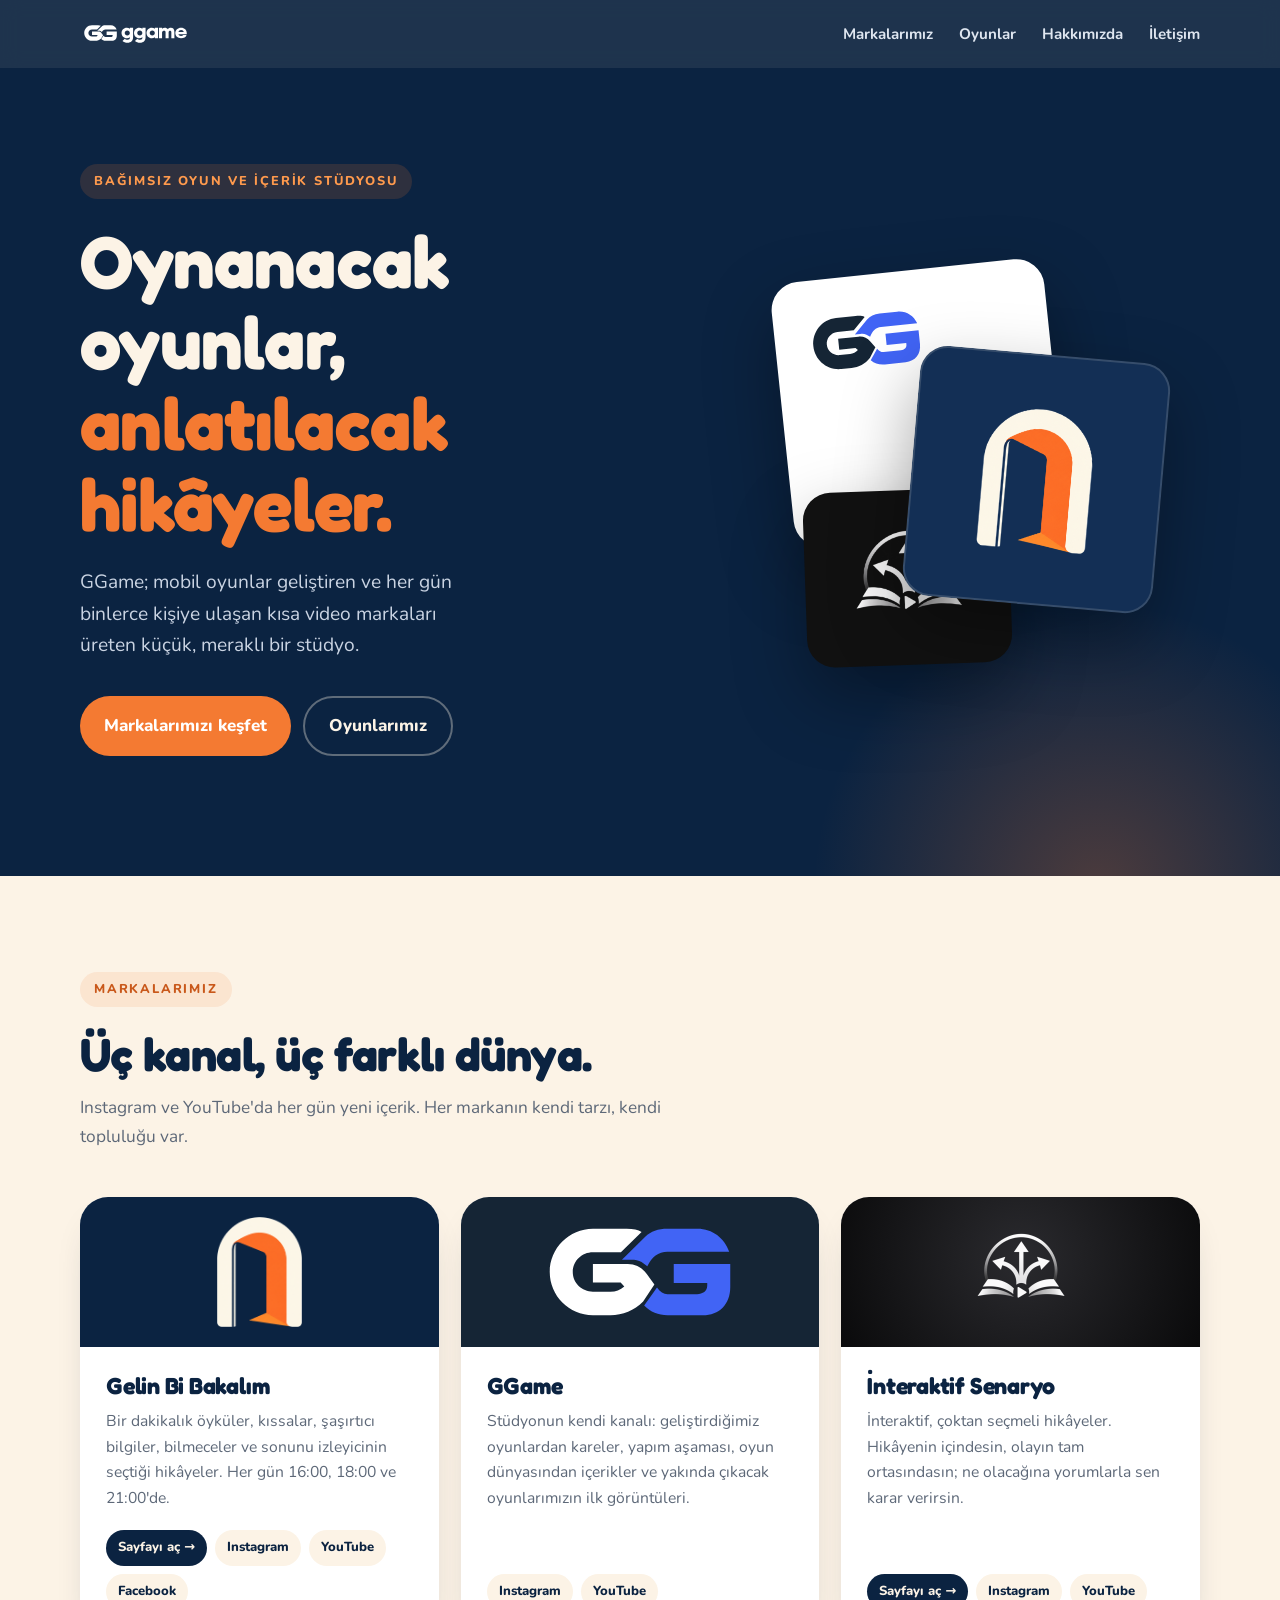
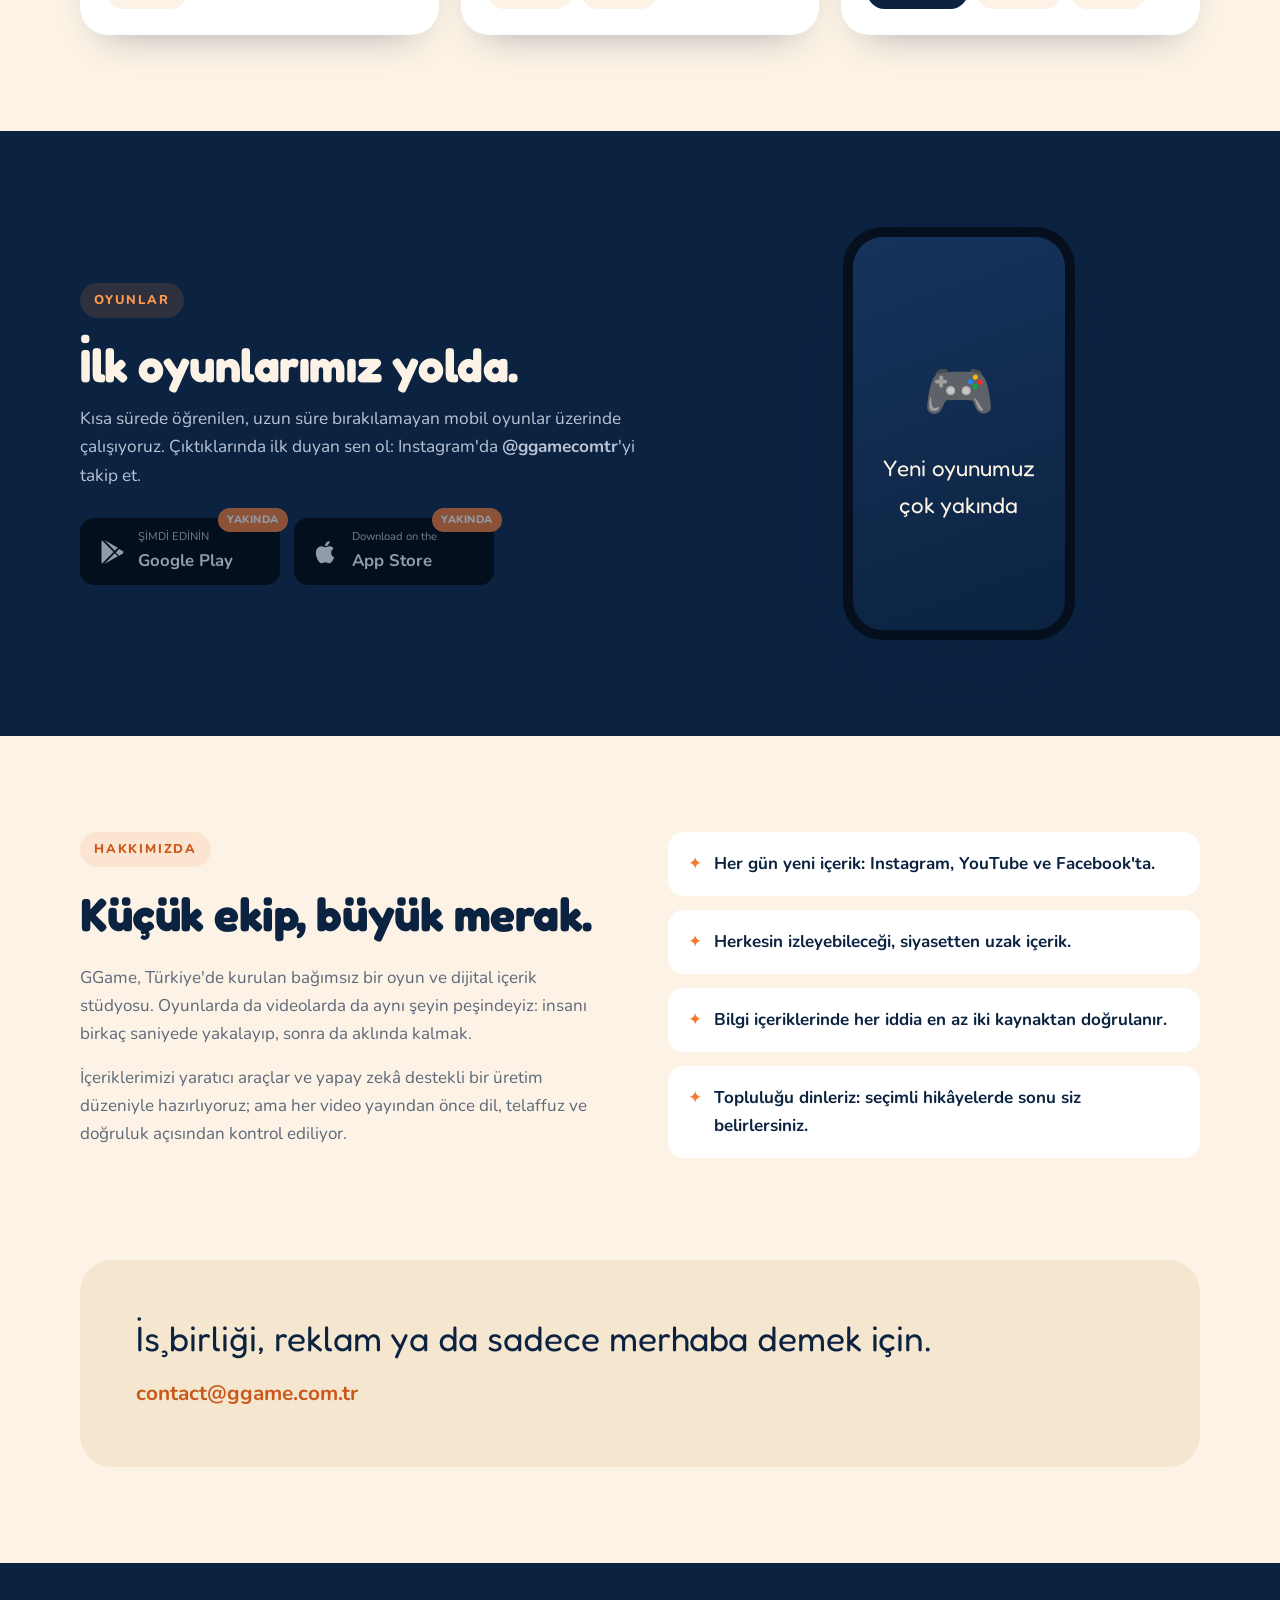
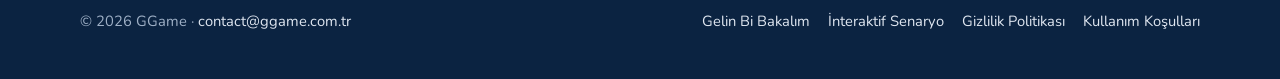
==== index.html @ 82d13746 "Logolar, sosyal baglantilar, IS metni" ====
<!doctype html>
<html lang="tr">
<head>
<meta charset="utf-8">
<meta name="viewport" content="width=device-width,initial-scale=1">
<title>GGame — Oyunlar ve hikâyeler üreten bağımsız stüdyo</title>
<meta name="description" content="GGame; mobil oyunlar ve Gelin Bi Bakalım, İnteraktif Senaryo gibi kısa video markaları üreten bağımsız bir stüdyodur.">
<meta property="og:title" content="GGame">
<meta property="og:description" content="Oyunlar ve hikâyeler üreten bağımsız stüdyo.">
<meta property="og:url" content="https://ggame.com.tr/">
<meta name="theme-color" content="#0b2341">
<link rel="icon" href="img/favicon.png">
<link rel="preconnect" href="https://fonts.googleapis.com"><link rel="preconnect" href="https://fonts.gstatic.com" crossorigin>
<link href="https://fonts.googleapis.com/css2?family=Fredoka:wght@500;600;700&family=Nunito:wght@400;700;800&display=swap" rel="stylesheet">
<link rel="stylesheet" href="style.css">
</head>
<body>

<nav class="nav"><div class="wrap">
  <a class="brand" href="#"><img src="img/ggame_yatay_beyaz.svg" alt="GGame" style="width:auto;height:26px"></a>
  <ul><li><a href="#markalar">Markalarımız</a></li><li><a href="#oyunlar">Oyunlar</a></li><li><a href="#hakkimizda">Hakkımızda</a></li><li><a href="#iletisim">İletişim</a></li></ul>
</div></nav>

<header class="hero gg-hero"><div class="wrap">
  <div>
    <span class="eyebrow">Bağımsız oyun ve içerik stüdyosu</span>
    <h1>Oynanacak oyunlar,<br><em>anlatılacak hikâyeler.</em></h1>
    <p class="lead">GGame; mobil oyunlar geliştiren ve her gün binlerce kişiye ulaşan kısa video markaları üreten küçük, meraklı bir stüdyo.</p>
    <div class="btns">
      <a class="btn btn-primary" href="#markalar">Markalarımızı keşfet</a>
      <a class="btn btn-ghost" href="#oyunlar">Oyunlarımız</a>
    </div>
  </div>
  <div class="stack" aria-hidden="true"><div class="tile t1" style="background:#fff;place-items:start;padding:30px 28px"><img src="img/ggame_amblem_renkli.svg" alt="" style="width:58%"></div><div class="tile t3" style="background:#111"><img src="img/is_amblem.png" alt="" style="width:62%"></div><div class="tile t2" style="background:var(--navy-2);border:2px solid rgba(252,243,230,.15)"><img src="img/gbb_amblem_koyu.png" alt="" style="width:44%"></div></div>
</div></header>

<section id="markalar"><div class="wrap">
  <div class="sec-head reveal"><span class="eyebrow">Markalarımız</span><h2>Üç kanal, üç farklı dünya.</h2>
  <p>Instagram ve YouTube'da her gün yeni içerik. Her markanın kendi tarzı, kendi topluluğu var.</p></div>
  <div class="brands">
    <div class="brandcard reveal">
      <a class="top" href="gelinbibakalim.html" style="background:var(--navy)"><img src="img/gbb_amblem_koyu.png" alt="Gelin Bi Bakalım"></a>
      <div class="body"><h3>Gelin Bi Bakalım</h3>
        <p>Bir dakikalık öyküler, kıssalar, şaşırtıcı bilgiler, bilmeceler ve sonunu izleyicinin seçtiği hikâyeler. Her gün 16:00, 18:00 ve 21:00'de.</p>
        <div class="links"><a class="chip chip-main" href="gelinbibakalim.html">Sayfayı aç →</a><a class="chip" href="https://www.instagram.com/gelinbibakalim" target="_blank" rel="noopener">Instagram</a><a class="chip" href="https://www.youtube.com/@gelinbibakalim" target="_blank" rel="noopener">YouTube</a><a class="chip" href="https://www.facebook.com/1493703783821845" target="_blank" rel="noopener">Facebook</a></div></div>
    </div>
    <div class="brandcard reveal">
      <div class="top" style="background:#152535"><img src="img/ggame_amblem_koyu_zemin.svg" alt="GGame" style="height:120px"></div>
      <div class="body"><h3>GGame</h3>
        <p>Stüdyonun kendi kanalı: geliştirdiğimiz oyunlardan kareler, yapım aşaması, oyun dünyasından içerikler ve yakında çıkacak oyunlarımızın ilk görüntüleri.</p>
        <div class="links"><a class="chip" href="https://www.instagram.com/ggamecomtr" target="_blank" rel="noopener">Instagram</a><a class="chip" href="https://www.youtube.com/@ggamecomtr" target="_blank" rel="noopener">YouTube</a></div></div>
    </div>
    <div class="brandcard reveal">
      <a class="top" href="interaktifsenaryo.html" style="background:radial-gradient(circle at 50% 40%,#2a2a2e,#0a0a0b)"><img src="img/is_amblem.png" alt="İnteraktif Senaryo" style="height:96px"></a>
      <div class="body"><h3>İnteraktif Senaryo</h3>
        <p>İnteraktif, çoktan seçmeli hikâyeler. Hikâyenin içindesin, olayın tam ortasındasın; ne olacağına yorumlarla sen karar verirsin.</p>
        <div class="links"><a class="chip chip-main" href="interaktifsenaryo.html">Sayfayı aç →</a><a class="chip" href="https://www.instagram.com/interaktifsenaryo" target="_blank" rel="noopener">Instagram</a><a class="chip" href="https://www.youtube.com/@interaktifsenaryo" target="_blank" rel="noopener">YouTube</a></div></div>
    </div>
  </div>
</div>
</div></section>

<section id="oyunlar" class="band"><div class="wrap games">
  <div class="reveal">
    <div class="sec-head" style="margin-bottom:10px"><span class="eyebrow">Oyunlar</span><h2>İlk oyunlarımız yolda.</h2>
    <p>Kısa sürede öğrenilen, uzun süre bırakılamayan mobil oyunlar üzerinde çalışıyoruz. Çıktıklarında ilk duyan sen ol: Instagram'da <b>@ggamecomtr</b>'yi takip et.</p></div>
    <div class="stores">
      <div class="store" title="Yakında"><span class="tag">YAKINDA</span><svg viewBox="0 0 24 24" fill="#fff"><path d="M3.6 2.2 13.3 12l-9.7 9.8c-.4-.2-.6-.6-.6-1.1V3.3c0-.5.2-.9.6-1.1Zm10.8 10.9 2.6 2.6-11.6 6.6 9-9.2Zm3.7-3.6 3 1.7c.9.5.9 1.8 0 2.3l-3 1.7-2.8-2.8 2.8-2.9ZM5.4 1.7 17 8.3l-2.6 2.6-9-9.2Z"/></svg><div><small>ŞİMDİ EDİNİN</small><b>Google Play</b></div></div>
      <div class="store" title="Yakında"><span class="tag">YAKINDA</span><svg viewBox="0 0 24 24" fill="#fff"><path d="M16.4 12.6c0-2.4 2-3.6 2.1-3.7-1.1-1.7-2.9-1.9-3.5-1.9-1.5-.2-2.9.9-3.7.9-.8 0-1.9-.9-3.2-.8-1.6 0-3.1 1-4 2.4-1.7 3-.4 7.3 1.2 9.7.8 1.2 1.8 2.5 3 2.4 1.2 0 1.7-.8 3.2-.8 1.5 0 1.9.8 3.2.8 1.3 0 2.2-1.2 3-2.4.9-1.4 1.3-2.7 1.3-2.8 0 0-2.6-1-2.6-3.8ZM14 5.5c.7-.8 1.1-1.9 1-3-1 0-2.1.7-2.8 1.5-.6.7-1.2 1.8-1 2.9 1.1.1 2.1-.6 2.8-1.4Z"/></svg><div><small>Download on the</small><b>App Store</b></div></div>
    </div>
  </div>
  <div class="mock reveal"><div><span>🎮</span>Yeni oyunumuz<br>çok yakında</div></div>
</div></section>

<section id="hakkimizda"><div class="wrap about">
  <div class="reveal"><div class="sec-head" style="margin-bottom:24px"><span class="eyebrow">Hakkımızda</span><h2>Küçük ekip, büyük merak.</h2></div>
    <p>GGame, Türkiye'de kurulan bağımsız bir oyun ve dijital içerik stüdyosu. Oyunlarda da videolarda da aynı şeyin peşindeyiz: insanı birkaç saniyede yakalayıp, sonra da aklında kalmak.</p>
    <p>İçeriklerimizi yaratıcı araçlar ve yapay zekâ destekli bir üretim düzeniyle hazırlıyoruz; ama her video yayından önce dil, telaffuz ve doğruluk açısından kontrol ediliyor.</p>
  </div>
  <ul class="reveal">
    <li><span>✦</span>Her gün yeni içerik: Instagram, YouTube ve Facebook'ta.</li>
    <li><span>✦</span>Herkesin izleyebileceği, siyasetten uzak içerik.</li>
    <li><span>✦</span>Bilgi içeriklerinde her iddia en az iki kaynaktan doğrulanır.</li>
    <li><span>✦</span>Topluluğu dinleriz: seçimli hikâyelerde sonu siz belirlersiniz.</li>
  </ul>
</div></section>

<section id="iletisim" style="padding-top:0"><div class="wrap">
  <div class="quote reveal" style="grid-template-columns:1fr">
    <div><blockquote>İş birliği, reklam ya da sadece merhaba demek için.</blockquote>
    <cite><a href="mailto:contact@ggame.com.tr" style="color:#c9581a;text-decoration:none;font-size:1.3rem">contact@ggame.com.tr</a></cite></div>
  </div>
</div></section>

<footer><div class="wrap">
  <div>© 2026 GGame · <a href="mailto:contact@ggame.com.tr" style="margin:0">contact@ggame.com.tr</a></div>
  <div><a href="gelinbibakalim.html">Gelin Bi Bakalım</a><a href="interaktifsenaryo.html">İnteraktif Senaryo</a><a href="gizlilik.html">Gizlilik Politikası</a><a href="kosullar.html">Kullanım Koşulları</a></div>
</div></footer>

<script>
const io=new IntersectionObserver(es=>es.forEach(e=>{if(e.isIntersecting){e.target.classList.add('in');io.unobserve(e.target)}}),{threshold:.12});
document.querySelectorAll('.reveal').forEach(el=>io.observe(el));
</script>
</body>
</html>
---- style.css ----
:root{
  --navy:#0b2341; --navy-2:#132f55; --cream:#fcf3e6; --cream-2:#f5e6d0;
  --orange:#f47a32; --orange-2:#ff9a4d; --ink:#1b2433; --muted:#5d6878;
  --radius:22px; --max:1120px;
}
*{box-sizing:border-box;margin:0;padding:0}
html{scroll-behavior:smooth}
body{font-family:"Nunito",system-ui,sans-serif;background:var(--cream);color:var(--ink);line-height:1.65;font-size:17px;-webkit-font-smoothing:antialiased}
img{max-width:100%;display:block}
a{color:inherit}
h1,h2,h3{font-family:"Fredoka","Nunito",sans-serif;line-height:1.1;letter-spacing:-.01em}
.wrap{width:min(var(--max),100% - 40px);margin-inline:auto}

/* NAV */
.nav{position:sticky;top:0;z-index:20;background:rgba(11,35,65,.92);backdrop-filter:blur(10px)}
.nav .wrap{display:flex;align-items:center;justify-content:space-between;height:68px}
.brand{display:flex;align-items:center;gap:10px;text-decoration:none;color:var(--cream);font-family:"Fredoka";font-weight:600;font-size:1.25rem}
.brand img{width:30px}
.nav ul{display:flex;gap:26px;list-style:none}
.nav ul a{color:#dfe6f0;text-decoration:none;font-weight:700;font-size:.95rem}
.nav ul a:hover{color:var(--orange-2)}
@media(max-width:720px){.nav ul{display:none}}

/* HERO */
.hero{background:var(--navy);color:var(--cream);position:relative;overflow:hidden;padding:96px 0 120px}
.hero::after{content:"";position:absolute;inset:auto -10% -40% auto;width:620px;height:620px;border-radius:50%;background:radial-gradient(circle,rgba(244,122,50,.28),transparent 65%)}
.hero .wrap{display:grid;grid-template-columns:1.15fr .85fr;gap:48px;align-items:center;position:relative;z-index:1}
.eyebrow{display:inline-block;background:rgba(244,122,50,.15);color:var(--orange-2);font-weight:800;font-size:.8rem;letter-spacing:.14em;text-transform:uppercase;padding:7px 14px;border-radius:99px;margin-bottom:22px}
.hero h1{font-size:clamp(2.6rem,6vw,4.6rem);font-weight:700}
.hero h1 em{font-style:normal;color:var(--orange)}
.hero p.lead{font-size:1.2rem;color:#c9d3e2;margin:22px 0 34px;max-width:34ch}
.btns{display:flex;flex-wrap:wrap;gap:12px}
.btn{display:inline-flex;align-items:center;gap:8px;padding:14px 24px;border-radius:99px;font-weight:800;text-decoration:none;transition:transform .15s,background .15s}
.btn:hover{transform:translateY(-2px)}
.btn-primary{background:var(--orange);color:#fff}
.btn-primary:hover{background:var(--orange-2)}
.btn-ghost{border:2px solid rgba(252,243,230,.35);color:var(--cream)}
.door{position:relative;justify-self:center;width:min(360px,80vw);aspect-ratio:413/512}
.door .arch{position:absolute;inset:0;border-radius:180px 180px 26px 26px;background:var(--cream);box-shadow:0 30px 80px rgba(0,0,0,.35)}
.door .arch::before{content:"";position:absolute;inset:34px 34px 0 34px;border-radius:150px 150px 0 0;background:var(--navy-2)}
.door .leaf{position:absolute;left:50%;top:16%;bottom:0;width:38%;background:linear-gradient(160deg,var(--orange-2),var(--orange));transform-origin:right center;transform:perspective(600px) rotateY(-28deg);border-radius:8px 30px 0 0;animation:sway 6s ease-in-out infinite}
.door .glow{position:absolute;left:24%;right:50%;top:22%;bottom:0;background:linear-gradient(180deg,rgba(255,200,140,.0),rgba(255,180,110,.35));filter:blur(6px)}
@keyframes sway{0%,100%{transform:perspective(600px) rotateY(-28deg)}50%{transform:perspective(600px) rotateY(-40deg)}}
@media(prefers-reduced-motion:reduce){.door .leaf{animation:none}}
@media(max-width:860px){.hero .wrap{grid-template-columns:1fr}.hero{padding:64px 0 90px}.door{width:240px}}

/* SECTIONS */
section{padding:96px 0}
.sec-head{max-width:640px;margin-bottom:46px}
.sec-head .eyebrow{background:rgba(244,122,50,.12);color:#c9581a}
.sec-head h2{font-size:clamp(2rem,4vw,2.9rem);color:var(--navy)}
.sec-head p{color:var(--muted);margin-top:14px;font-size:1.08rem}

.cards{display:grid;grid-template-columns:repeat(3,1fr);gap:20px}
.card{background:#fff;border-radius:var(--radius);padding:30px 26px;box-shadow:0 1px 0 rgba(11,35,65,.06),0 12px 30px -18px rgba(11,35,65,.25);transition:transform .2s}
.card:hover{transform:translateY(-4px)}
.card .ico{width:52px;height:52px;border-radius:16px;display:grid;place-items:center;font-size:1.6rem;background:var(--cream);margin-bottom:18px}
.card h3{font-size:1.35rem;color:var(--navy);margin-bottom:8px}
.card p{color:var(--muted);font-size:.98rem}
.card .when{display:inline-block;margin-top:14px;font-size:.78rem;font-weight:800;letter-spacing:.08em;color:var(--orange);text-transform:uppercase}
@media(max-width:900px){.cards{grid-template-columns:1fr 1fr}}
@media(max-width:600px){.cards{grid-template-columns:1fr}}

/* SCHEDULE */
.band{background:var(--navy);color:var(--cream)}
.band .sec-head h2{color:var(--cream)}
.band .sec-head p{color:#b9c4d4}
.band .sec-head .eyebrow{background:rgba(244,122,50,.15);color:var(--orange-2)}
.times{display:grid;grid-template-columns:repeat(3,1fr);gap:18px}
.time{border:1px solid rgba(252,243,230,.14);border-radius:var(--radius);padding:30px;background:rgba(255,255,255,.03)}
.time b{font-family:"Fredoka";font-size:3rem;color:var(--orange);display:block;line-height:1}
.time h3{font-size:1.25rem;margin:12px 0 6px}
.time p{color:#b9c4d4;font-size:.97rem}
@media(max-width:800px){.times{grid-template-columns:1fr}}

/* STORY / QUOTE */
.quote{background:var(--cream-2);border-radius:32px;padding:56px;display:grid;grid-template-columns:auto 1fr;gap:40px;align-items:center}
.quote img{width:120px}
.quote blockquote{font-family:"Fredoka";font-size:clamp(1.5rem,3vw,2.2rem);color:var(--navy);line-height:1.25}
.quote cite{display:block;margin-top:16px;font-style:normal;color:var(--muted);font-weight:700}
@media(max-width:700px){.quote{grid-template-columns:1fr;padding:34px}.quote img{width:80px}}

/* ABOUT */
.about{display:grid;grid-template-columns:1fr 1fr;gap:56px;align-items:start}
.about p{color:var(--muted);margin-bottom:16px}
.about ul{list-style:none;display:grid;gap:14px}
.about li{background:#fff;border-radius:16px;padding:18px 20px;font-weight:700;color:var(--navy);display:flex;gap:12px;align-items:flex-start}
.about li span{color:var(--orange)}
@media(max-width:820px){.about{grid-template-columns:1fr}}

/* SOCIAL */
.social{display:grid;grid-template-columns:repeat(3,1fr);gap:18px}
.soc{display:flex;align-items:center;gap:16px;background:#fff;border-radius:var(--radius);padding:24px;text-decoration:none;box-shadow:0 12px 30px -20px rgba(11,35,65,.35);transition:transform .2s}
.soc:hover{transform:translateY(-3px)}
.soc svg{width:42px;height:42px;flex:none}
.soc b{display:block;color:var(--navy);font-size:1.1rem}
.soc small{color:var(--muted)}
@media(max-width:800px){.social{grid-template-columns:1fr}}

/* FOOTER */
footer{background:var(--navy);color:#9fb0c6;padding:46px 0;font-size:.92rem}
footer .wrap{display:flex;flex-wrap:wrap;gap:18px;justify-content:space-between;align-items:center}
footer a{color:#dfe6f0;text-decoration:none;margin-left:18px}
footer a:hover{color:var(--orange-2)}

/* LEGAL PAGE */
.legal{max-width:760px;margin:0 auto;padding:72px 0 96px}
.legal h1{font-size:clamp(2.2rem,5vw,3rem);color:var(--navy);margin-bottom:6px}
.legal .date{color:var(--muted);margin-bottom:36px}
.legal h2{font-size:1.4rem;color:var(--navy);margin:34px 0 10px}
.legal p,.legal li{color:#3b4656}
.legal ul{padding-left:22px;margin:8px 0}
.legal a{color:#c9581a}

.reveal{opacity:0;transform:translateY(18px);transition:opacity .7s,transform .7s}
.reveal.in{opacity:1;transform:none}

/* ===== GGame ana sayfa ===== */
.gg-hero h1 em{color:var(--orange)}
.logo-word{font-family:"Fredoka";font-weight:700;font-size:1.35rem;color:var(--cream);text-decoration:none;letter-spacing:.02em}
.logo-word span{color:var(--orange)}
.stack{position:relative;justify-self:center;width:min(380px,80vw);aspect-ratio:1}
.stack .tile{position:absolute;border-radius:28px;display:grid;place-items:center;font-family:"Fredoka";font-weight:700;color:var(--navy);box-shadow:0 30px 70px rgba(0,0,0,.35)}
.stack .t1{inset:0 28% 30% 0;background:var(--cream);font-size:3.6rem;transform:rotate(-6deg)}
.stack .t2{inset:22% 0 12% 34%;background:var(--orange);color:#fff;font-size:3rem;transform:rotate(5deg);animation:bob 5s ease-in-out infinite}
.stack .t3{inset:58% 40% -4% 6%;background:#2f6fd6;color:#fff;font-size:2.2rem;transform:rotate(-2deg)}
@keyframes bob{0%,100%{transform:rotate(5deg) translateY(0)}50%{transform:rotate(3deg) translateY(-10px)}}
@media(prefers-reduced-motion:reduce){.stack .t2{animation:none}}
@media(max-width:860px){.stack{width:240px}}

.brands{display:grid;grid-template-columns:repeat(3,1fr);gap:22px}
.brandcard{border-radius:28px;overflow:hidden;background:#fff;box-shadow:0 18px 40px -24px rgba(11,35,65,.45);display:flex;flex-direction:column;text-decoration:none;transition:transform .2s}
.brandcard:hover{transform:translateY(-5px)}
.brandcard .top{height:150px;display:grid;place-items:center;font-size:3.4rem}
.brandcard .top img{height:110px}
.brandcard .body{padding:26px;display:flex;flex-direction:column;gap:10px;flex:1}
.brandcard h3{font-size:1.45rem;color:var(--navy)}
.brandcard p{color:var(--muted);font-size:.98rem;flex:1}
.brandcard .links{display:flex;flex-wrap:wrap;gap:8px;margin-top:8px}
.chip{font-size:.82rem;font-weight:800;padding:7px 12px;border-radius:99px;background:var(--cream);color:var(--navy);text-decoration:none}
.chip:hover{background:var(--cream-2)}
.chip.soon{opacity:.55;cursor:default}
@media(max-width:900px){.brands{grid-template-columns:1fr}}

.stores{display:flex;flex-wrap:wrap;gap:14px;margin-top:28px}
.store{display:flex;align-items:center;gap:12px;background:#000;color:#fff;border-radius:14px;padding:10px 18px;min-width:200px;position:relative;opacity:.55;cursor:default}
.store svg{width:28px;height:28px}
.store small{display:block;font-size:.7rem;opacity:.8}
.store b{font-size:1.05rem}
.store .tag{position:absolute;top:-10px;right:-8px;background:var(--orange);color:#fff;font-size:.68rem;font-weight:800;padding:3px 9px;border-radius:99px;letter-spacing:.05em}
.games{display:grid;grid-template-columns:1.1fr .9fr;gap:48px;align-items:center}
.games .mock{aspect-ratio:9/16;max-height:520px;justify-self:center;border-radius:40px;background:linear-gradient(160deg,#16335c,#0b2341);border:10px solid #050f1d;box-shadow:0 30px 70px -20px rgba(11,35,65,.6);display:grid;place-items:center;color:var(--cream);font-family:"Fredoka";font-size:1.4rem;text-align:center;padding:30px}
.games .mock span{display:block;font-size:3.6rem;margin-bottom:12px}
@media(max-width:820px){.games{grid-template-columns:1fr}.games .mock{max-height:420px}}

.brandcard .top{text-decoration:none}
.chip-main{background:var(--navy);color:var(--cream)}
.chip-main:hover{background:var(--navy-2)}
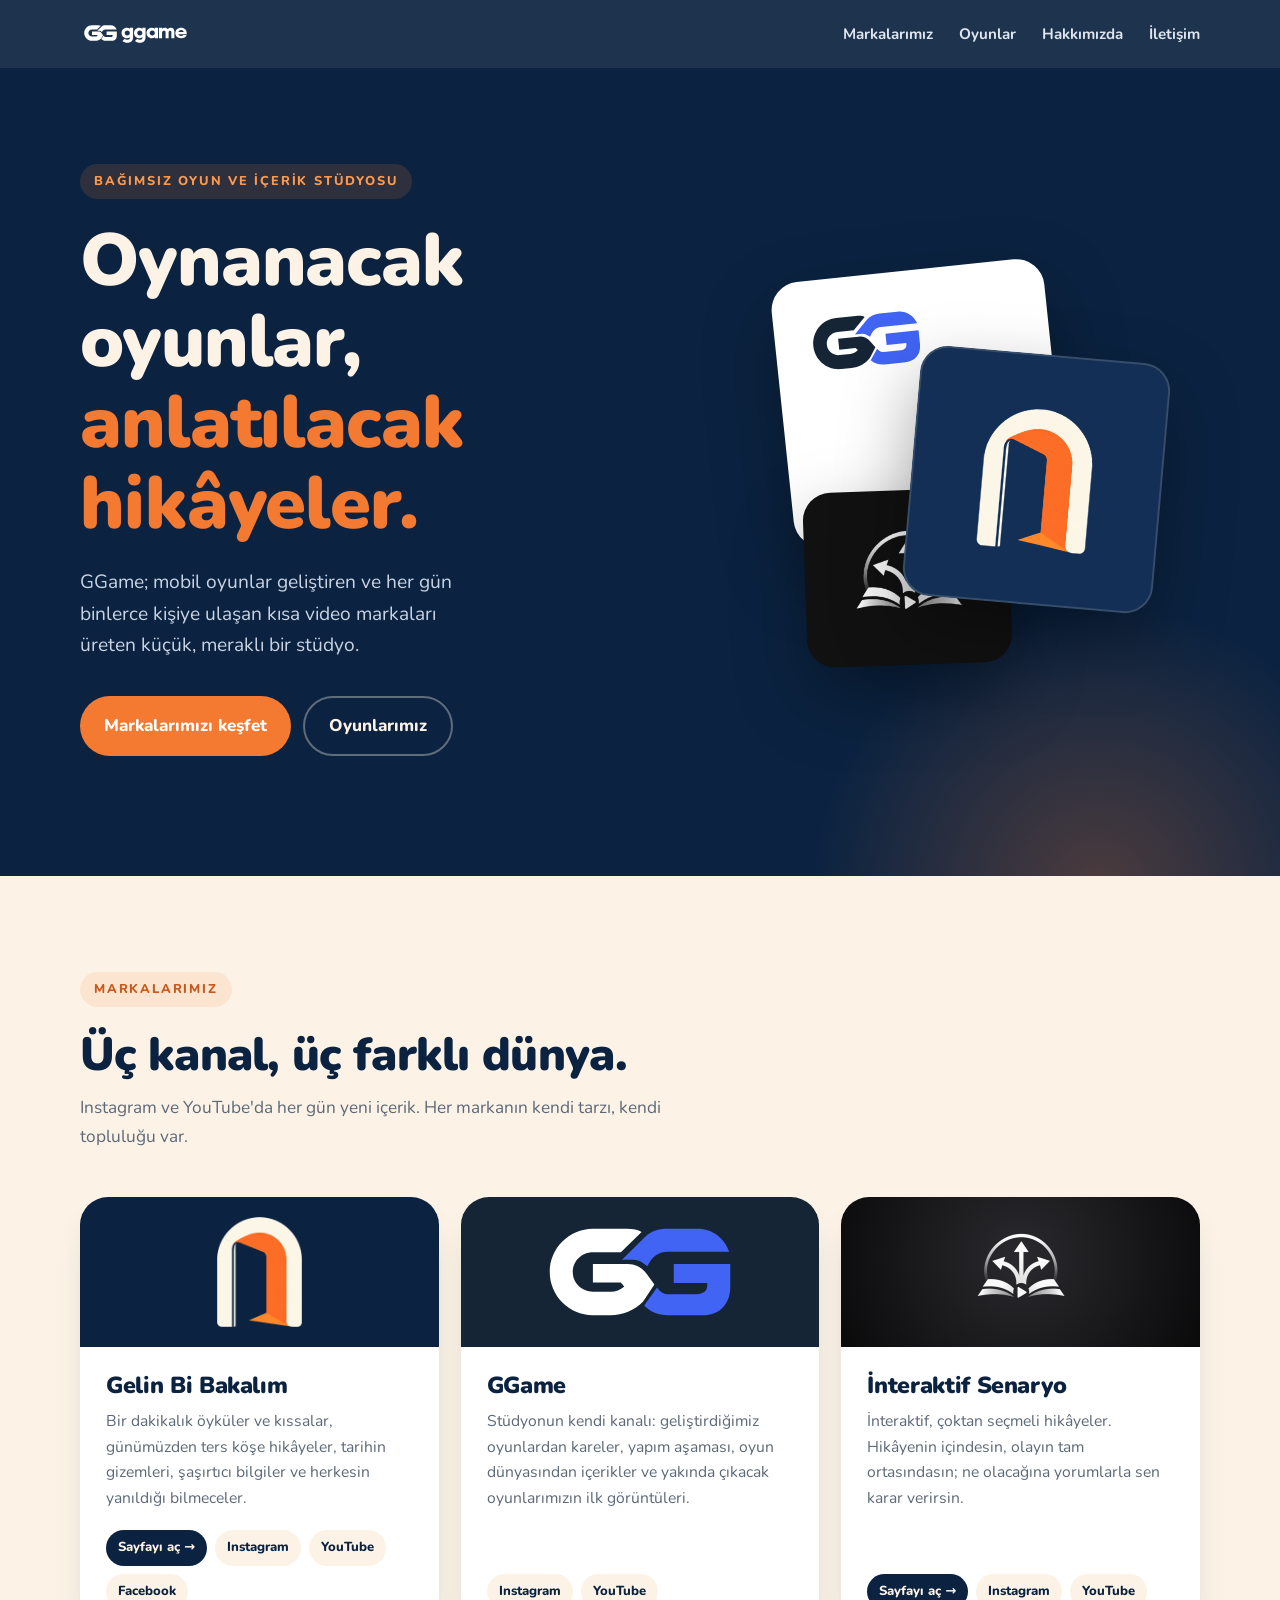
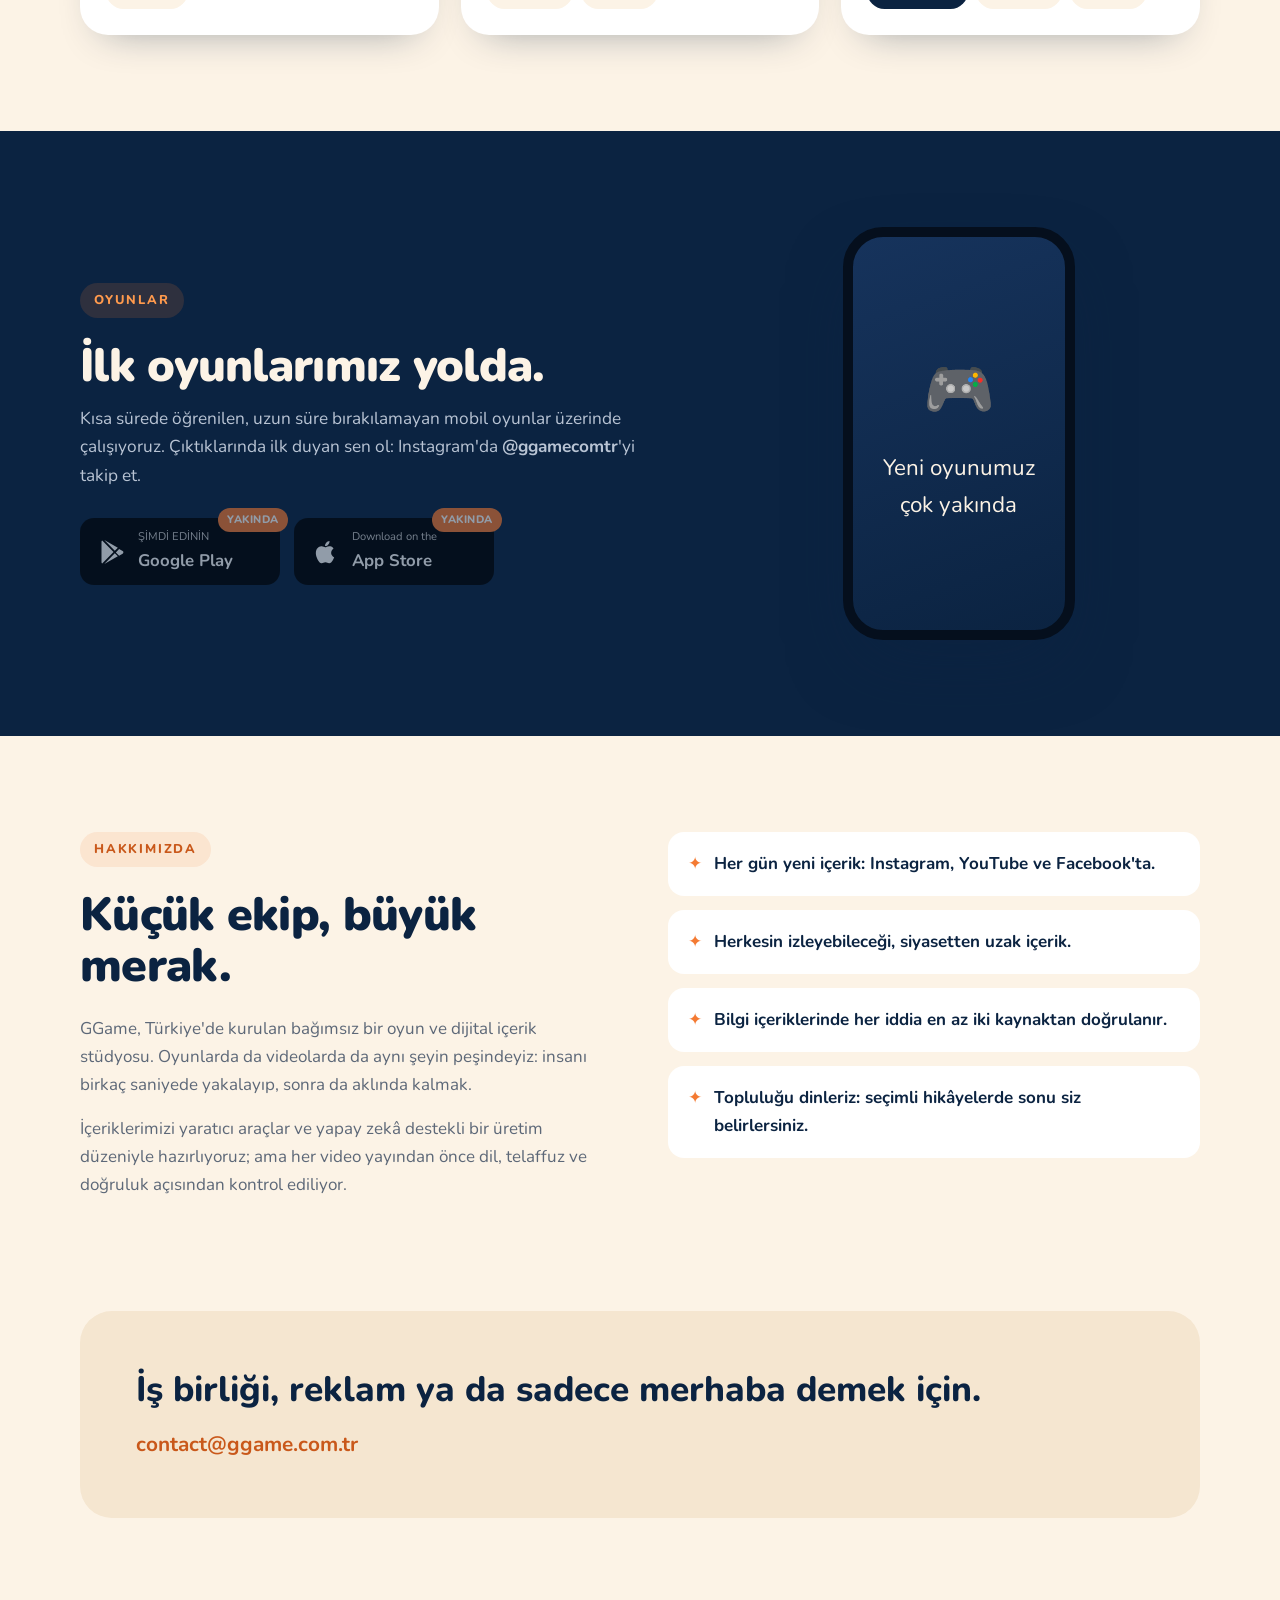
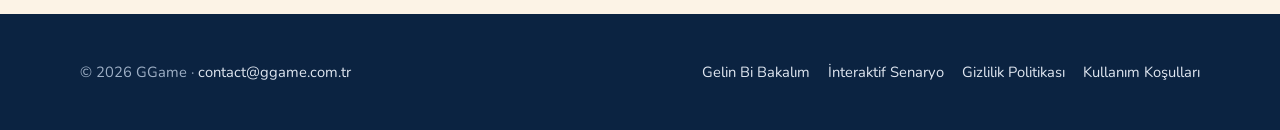
==== commit e41b5e51: "GBB sayfasi genel anlatim, Turkce destekli yazi tipi" ====
--- a/index.html
+++ b/index.html
@@ -11,7 +11,7 @@
 <meta name="theme-color" content="#0b2341">
 <link rel="icon" href="img/favicon.png">
 <link rel="preconnect" href="https://fonts.googleapis.com"><link rel="preconnect" href="https://fonts.gstatic.com" crossorigin>
-<link href="https://fonts.googleapis.com/css2?family=Fredoka:wght@500;600;700&family=Nunito:wght@400;700;800&display=swap" rel="stylesheet">
+<link href="https://fonts.googleapis.com/css2?family=Nunito:wght@400;700;800;900&display=swap" rel="stylesheet">
 <link rel="stylesheet" href="style.css">
 </head>
 <body>
@@ -41,7 +41,7 @@
     <div class="brandcard reveal">
       <a class="top" href="gelinbibakalim.html" style="background:var(--navy)"><img src="img/gbb_amblem_koyu.png" alt="Gelin Bi Bakalım"></a>
       <div class="body"><h3>Gelin Bi Bakalım</h3>
-        <p>Bir dakikalık öyküler, kıssalar, şaşırtıcı bilgiler, bilmeceler ve sonunu izleyicinin seçtiği hikâyeler. Her gün 16:00, 18:00 ve 21:00'de.</p>
+        <p>Bir dakikalık öyküler ve kıssalar, günümüzden ters köşe hikâyeler, tarihin gizemleri, şaşırtıcı bilgiler ve herkesin yanıldığı bilmeceler.</p>
         <div class="links"><a class="chip chip-main" href="gelinbibakalim.html">Sayfayı aç →</a><a class="chip" href="https://www.instagram.com/gelinbibakalim" target="_blank" rel="noopener">Instagram</a><a class="chip" href="https://www.youtube.com/@gelinbibakalim" target="_blank" rel="noopener">YouTube</a><a class="chip" href="https://www.facebook.com/1493703783821845" target="_blank" rel="noopener">Facebook</a></div></div>
     </div>
     <div class="brandcard reveal">
--- a/style.css
+++ b/style.css
@@ -8,13 +8,13 @@
 body{font-family:"Nunito",system-ui,sans-serif;background:var(--cream);color:var(--ink);line-height:1.65;font-size:17px;-webkit-font-smoothing:antialiased}
 img{max-width:100%;display:block}
 a{color:inherit}
-h1,h2,h3{font-family:"Fredoka","Nunito",sans-serif;line-height:1.1;letter-spacing:-.01em}
+h1,h2,h3{font-family:"Nunito",system-ui,sans-serif;font-weight:900;line-height:1.1;letter-spacing:-.015em}
 .wrap{width:min(var(--max),100% - 40px);margin-inline:auto}
 
 /* NAV */
 .nav{position:sticky;top:0;z-index:20;background:rgba(11,35,65,.92);backdrop-filter:blur(10px)}
 .nav .wrap{display:flex;align-items:center;justify-content:space-between;height:68px}
-.brand{display:flex;align-items:center;gap:10px;text-decoration:none;color:var(--cream);font-family:"Fredoka";font-weight:600;font-size:1.25rem}
+.brand{display:flex;align-items:center;gap:10px;text-decoration:none;color:var(--cream);font-family:"Nunito";font-weight:600;font-size:1.25rem}
 .brand img{width:30px}
 .nav ul{display:flex;gap:26px;list-style:none}
 .nav ul a{color:#dfe6f0;text-decoration:none;font-weight:700;font-size:.95rem}
@@ -26,7 +26,7 @@
 .hero::after{content:"";position:absolute;inset:auto -10% -40% auto;width:620px;height:620px;border-radius:50%;background:radial-gradient(circle,rgba(244,122,50,.28),transparent 65%)}
 .hero .wrap{display:grid;grid-template-columns:1.15fr .85fr;gap:48px;align-items:center;position:relative;z-index:1}
 .eyebrow{display:inline-block;background:rgba(244,122,50,.15);color:var(--orange-2);font-weight:800;font-size:.8rem;letter-spacing:.14em;text-transform:uppercase;padding:7px 14px;border-radius:99px;margin-bottom:22px}
-.hero h1{font-size:clamp(2.6rem,6vw,4.6rem);font-weight:700}
+.hero h1{font-size:clamp(2.6rem,6vw,4.6rem);font-weight:900}
 .hero h1 em{font-style:normal;color:var(--orange)}
 .hero p.lead{font-size:1.2rem;color:#c9d3e2;margin:22px 0 34px;max-width:34ch}
 .btns{display:flex;flex-wrap:wrap;gap:12px}
@@ -68,7 +68,7 @@
 .band .sec-head .eyebrow{background:rgba(244,122,50,.15);color:var(--orange-2)}
 .times{display:grid;grid-template-columns:repeat(3,1fr);gap:18px}
 .time{border:1px solid rgba(252,243,230,.14);border-radius:var(--radius);padding:30px;background:rgba(255,255,255,.03)}
-.time b{font-family:"Fredoka";font-size:3rem;color:var(--orange);display:block;line-height:1}
+.time b{font-family:"Nunito";font-weight:900;font-size:3rem;color:var(--orange);display:block;line-height:1}
 .time h3{font-size:1.25rem;margin:12px 0 6px}
 .time p{color:#b9c4d4;font-size:.97rem}
 @media(max-width:800px){.times{grid-template-columns:1fr}}
@@ -76,7 +76,7 @@
 /* STORY / QUOTE */
 .quote{background:var(--cream-2);border-radius:32px;padding:56px;display:grid;grid-template-columns:auto 1fr;gap:40px;align-items:center}
 .quote img{width:120px}
-.quote blockquote{font-family:"Fredoka";font-size:clamp(1.5rem,3vw,2.2rem);color:var(--navy);line-height:1.25}
+.quote blockquote{font-family:"Nunito";font-weight:800;font-size:clamp(1.5rem,3vw,2.2rem);color:var(--navy);line-height:1.25}
 .quote cite{display:block;margin-top:16px;font-style:normal;color:var(--muted);font-weight:700}
 @media(max-width:700px){.quote{grid-template-columns:1fr;padding:34px}.quote img{width:80px}}
 
@@ -117,10 +117,10 @@
 
 /* ===== GGame ana sayfa ===== */
 .gg-hero h1 em{color:var(--orange)}
-.logo-word{font-family:"Fredoka";font-weight:700;font-size:1.35rem;color:var(--cream);text-decoration:none;letter-spacing:.02em}
+.logo-word{font-family:"Nunito";font-weight:700;font-size:1.35rem;color:var(--cream);text-decoration:none;letter-spacing:.02em}
 .logo-word span{color:var(--orange)}
 .stack{position:relative;justify-self:center;width:min(380px,80vw);aspect-ratio:1}
-.stack .tile{position:absolute;border-radius:28px;display:grid;place-items:center;font-family:"Fredoka";font-weight:700;color:var(--navy);box-shadow:0 30px 70px rgba(0,0,0,.35)}
+.stack .tile{position:absolute;border-radius:28px;display:grid;place-items:center;font-family:"Nunito";font-weight:700;color:var(--navy);box-shadow:0 30px 70px rgba(0,0,0,.35)}
 .stack .t1{inset:0 28% 30% 0;background:var(--cream);font-size:3.6rem;transform:rotate(-6deg)}
 .stack .t2{inset:22% 0 12% 34%;background:var(--orange);color:#fff;font-size:3rem;transform:rotate(5deg);animation:bob 5s ease-in-out infinite}
 .stack .t3{inset:58% 40% -4% 6%;background:#2f6fd6;color:#fff;font-size:2.2rem;transform:rotate(-2deg)}
@@ -149,7 +149,7 @@
 .store b{font-size:1.05rem}
 .store .tag{position:absolute;top:-10px;right:-8px;background:var(--orange);color:#fff;font-size:.68rem;font-weight:800;padding:3px 9px;border-radius:99px;letter-spacing:.05em}
 .games{display:grid;grid-template-columns:1.1fr .9fr;gap:48px;align-items:center}
-.games .mock{aspect-ratio:9/16;max-height:520px;justify-self:center;border-radius:40px;background:linear-gradient(160deg,#16335c,#0b2341);border:10px solid #050f1d;box-shadow:0 30px 70px -20px rgba(11,35,65,.6);display:grid;place-items:center;color:var(--cream);font-family:"Fredoka";font-size:1.4rem;text-align:center;padding:30px}
+.games .mock{aspect-ratio:9/16;max-height:520px;justify-self:center;border-radius:40px;background:linear-gradient(160deg,#16335c,#0b2341);border:10px solid #050f1d;box-shadow:0 30px 70px -20px rgba(11,35,65,.6);display:grid;place-items:center;color:var(--cream);font-family:"Nunito";font-size:1.4rem;text-align:center;padding:30px}
 .games .mock span{display:block;font-size:3.6rem;margin-bottom:12px}
 @media(max-width:820px){.games{grid-template-columns:1fr}.games .mock{max-height:420px}}
 
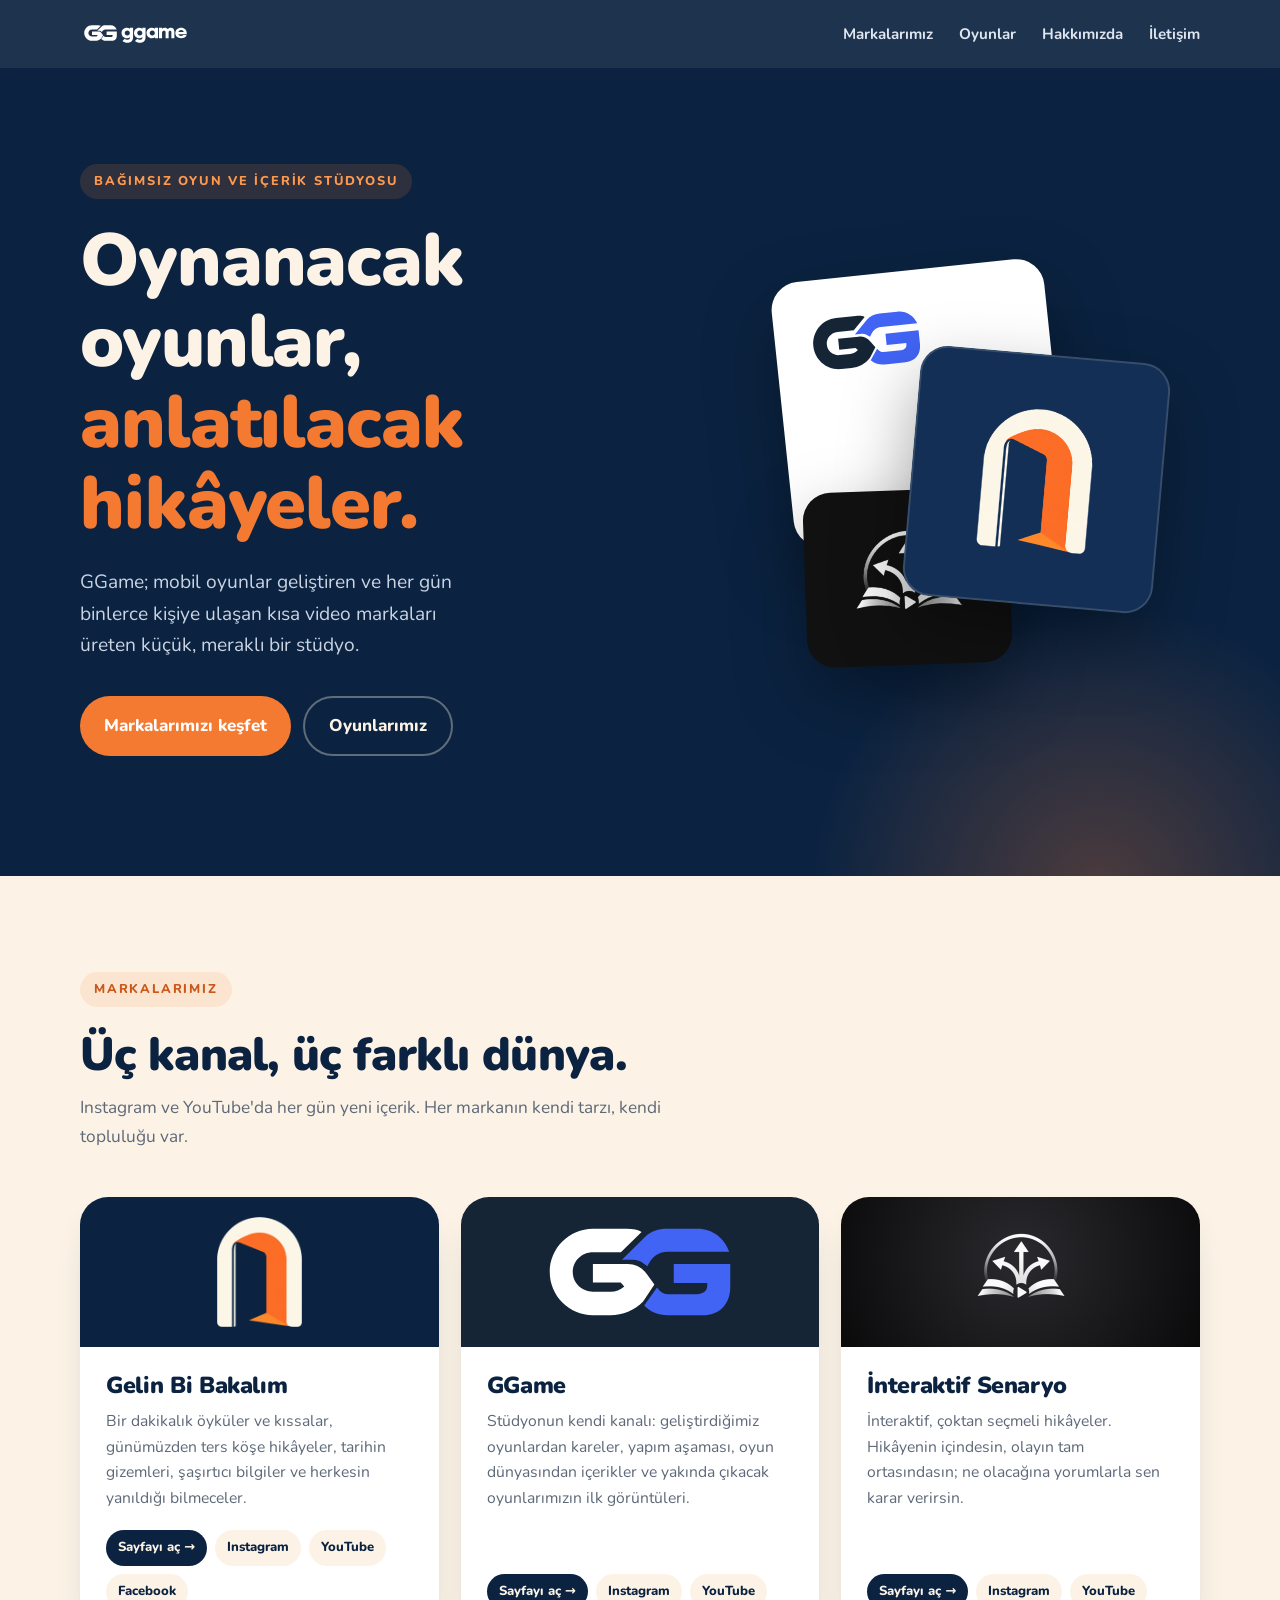
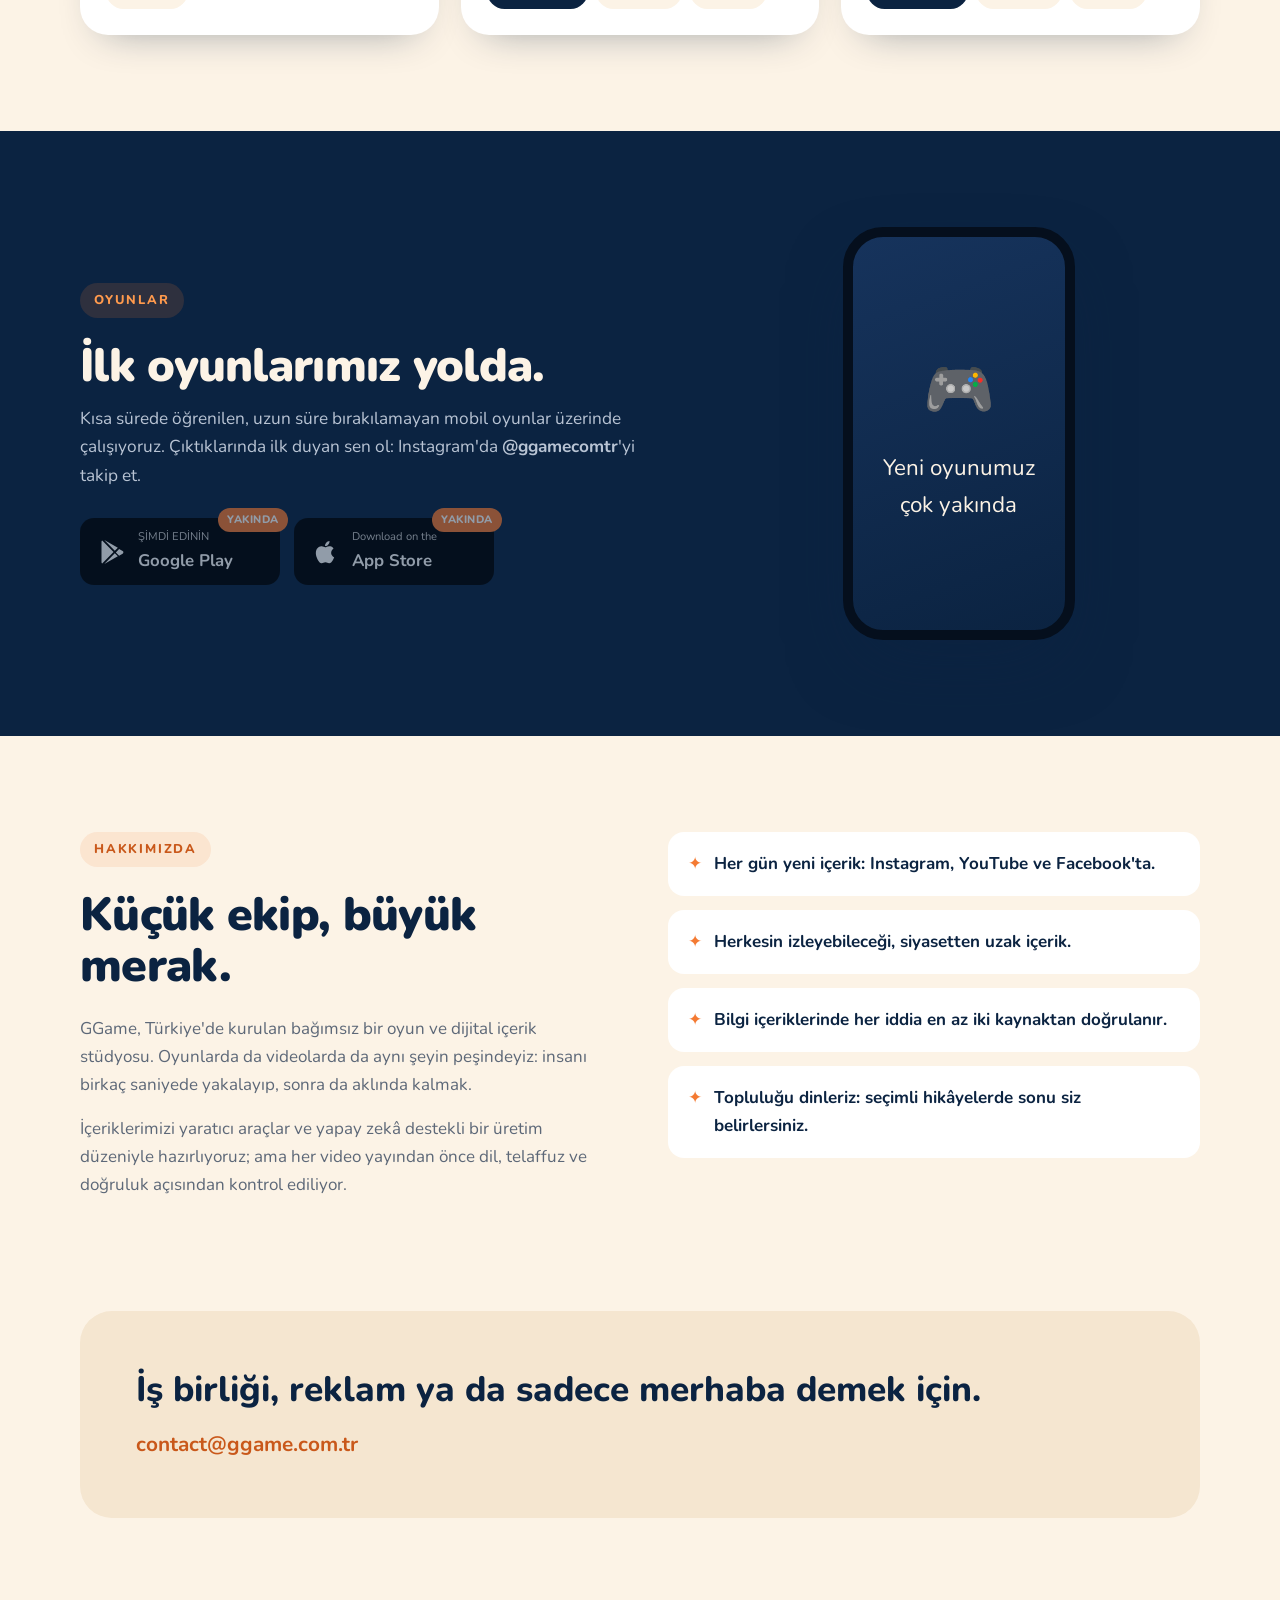
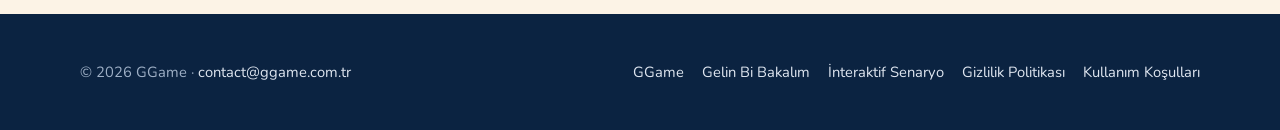
==== commit f4e7c892: "GGame sayfasi" ====
--- a/index.html
+++ b/index.html
@@ -45,10 +45,10 @@
         <div class="links"><a class="chip chip-main" href="gelinbibakalim.html">Sayfayı aç →</a><a class="chip" href="https://www.instagram.com/gelinbibakalim" target="_blank" rel="noopener">Instagram</a><a class="chip" href="https://www.youtube.com/@gelinbibakalim" target="_blank" rel="noopener">YouTube</a><a class="chip" href="https://www.facebook.com/1493703783821845" target="_blank" rel="noopener">Facebook</a></div></div>
     </div>
     <div class="brandcard reveal">
-      <div class="top" style="background:#152535"><img src="img/ggame_amblem_koyu_zemin.svg" alt="GGame" style="height:120px"></div>
+      <a class="top" href="ggame.html" style="background:#152535"><img src="img/ggame_amblem_koyu_zemin.svg" alt="GGame" style="height:120px"></a>
       <div class="body"><h3>GGame</h3>
         <p>Stüdyonun kendi kanalı: geliştirdiğimiz oyunlardan kareler, yapım aşaması, oyun dünyasından içerikler ve yakında çıkacak oyunlarımızın ilk görüntüleri.</p>
-        <div class="links"><a class="chip" href="https://www.instagram.com/ggamecomtr" target="_blank" rel="noopener">Instagram</a><a class="chip" href="https://www.youtube.com/@ggamecomtr" target="_blank" rel="noopener">YouTube</a></div></div>
+        <div class="links"><a class="chip chip-main" href="ggame.html">Sayfayı aç →</a><a class="chip" href="https://www.instagram.com/ggamecomtr" target="_blank" rel="noopener">Instagram</a><a class="chip" href="https://www.youtube.com/@ggamecomtr" target="_blank" rel="noopener">YouTube</a></div></div>
     </div>
     <div class="brandcard reveal">
       <a class="top" href="interaktifsenaryo.html" style="background:radial-gradient(circle at 50% 40%,#2a2a2e,#0a0a0b)"><img src="img/is_amblem.png" alt="İnteraktif Senaryo" style="height:96px"></a>
@@ -94,7 +94,7 @@
 
 <footer><div class="wrap">
   <div>© 2026 GGame · <a href="mailto:contact@ggame.com.tr" style="margin:0">contact@ggame.com.tr</a></div>
-  <div><a href="gelinbibakalim.html">Gelin Bi Bakalım</a><a href="interaktifsenaryo.html">İnteraktif Senaryo</a><a href="gizlilik.html">Gizlilik Politikası</a><a href="kosullar.html">Kullanım Koşulları</a></div>
+  <div><a href="ggame.html">GGame</a><a href="gelinbibakalim.html">Gelin Bi Bakalım</a><a href="interaktifsenaryo.html">İnteraktif Senaryo</a><a href="gizlilik.html">Gizlilik Politikası</a><a href="kosullar.html">Kullanım Koşulları</a></div>
 </div></footer>
 
 <script>
--- a/style.css
+++ b/style.css
@@ -37,10 +37,10 @@
 .btn-ghost{border:2px solid rgba(252,243,230,.35);color:var(--cream)}
 .door{position:relative;justify-self:center;width:min(360px,80vw);aspect-ratio:413/512}
 .door .arch{position:absolute;inset:0;border-radius:180px 180px 26px 26px;background:var(--cream);box-shadow:0 30px 80px rgba(0,0,0,.35)}
-.door .arch::before{content:"";position:absolute;inset:34px 34px 0 34px;border-radius:150px 150px 0 0;background:var(--navy-2)}
-.door .leaf{position:absolute;left:50%;top:16%;bottom:0;width:38%;background:linear-gradient(160deg,var(--orange-2),var(--orange));transform-origin:right center;transform:perspective(600px) rotateY(-28deg);border-radius:8px 30px 0 0;animation:sway 6s ease-in-out infinite}
-.door .glow{position:absolute;left:24%;right:50%;top:22%;bottom:0;background:linear-gradient(180deg,rgba(255,200,140,.0),rgba(255,180,110,.35));filter:blur(6px)}
-@keyframes sway{0%,100%{transform:perspective(600px) rotateY(-28deg)}50%{transform:perspective(600px) rotateY(-40deg)}}
+.door .arch::before{content:"";position:absolute;inset:34px 34px 0 34px;border-radius:150px 150px 0 0;background:linear-gradient(170deg,var(--orange-2),var(--orange) 55%,#d9601f)}
+.door .leaf{position:absolute;left:34px;top:34px;bottom:0;width:52%;background:linear-gradient(180deg,#0f2b4f,var(--navy));border-left:4px solid var(--cream);border-radius:150px 40px 0 0;transform-origin:left center;transform:perspective(700px) rotateY(34deg);box-shadow:8px 0 24px rgba(0,0,0,.25);animation:sway 6s ease-in-out infinite}
+.door .glow{position:absolute;left:44%;right:34px;bottom:0;height:16%;background:linear-gradient(180deg,transparent,rgba(255,214,160,.55));filter:blur(4px);clip-path:polygon(0 0,100% 0,100% 100%,30% 100%)}
+@keyframes sway{0%,100%{transform:perspective(700px) rotateY(34deg)}50%{transform:perspective(700px) rotateY(48deg)}}
 @media(prefers-reduced-motion:reduce){.door .leaf{animation:none}}
 @media(max-width:860px){.hero .wrap{grid-template-columns:1fr}.hero{padding:64px 0 90px}.door{width:240px}}
 
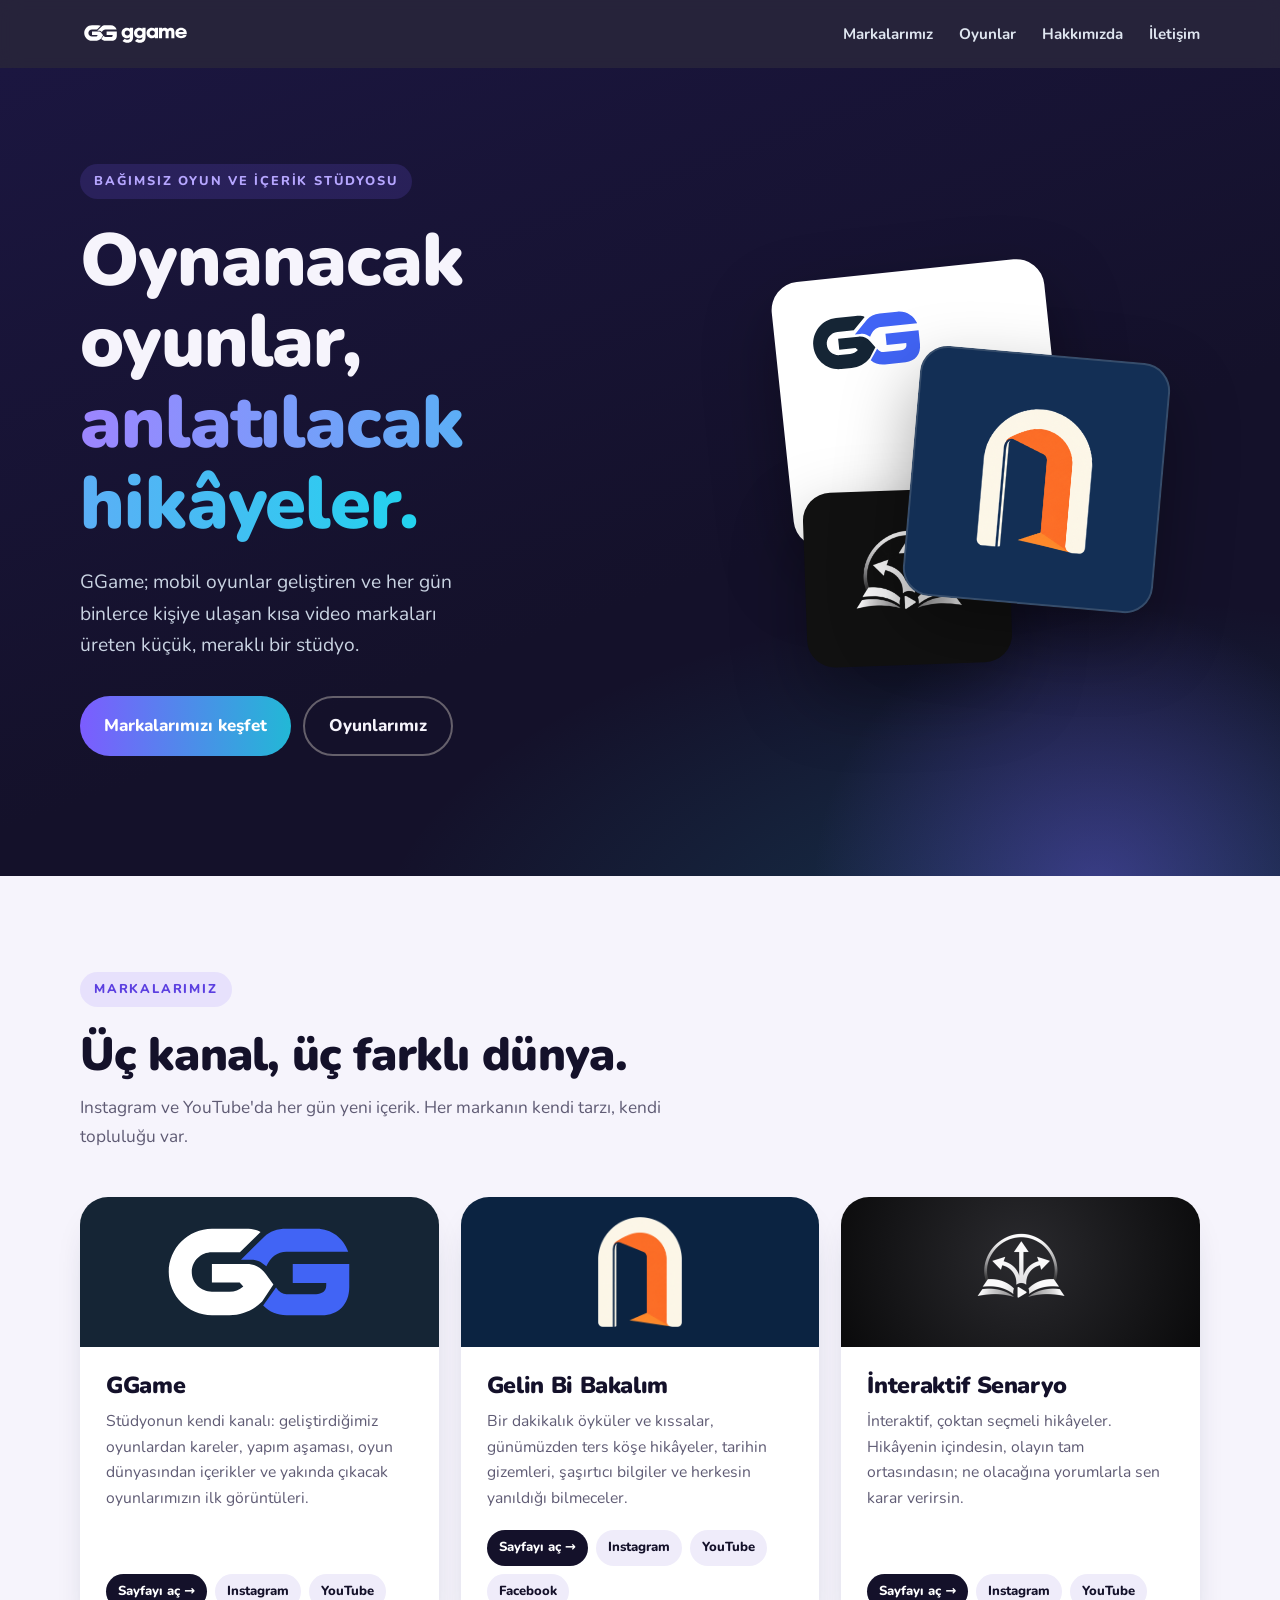
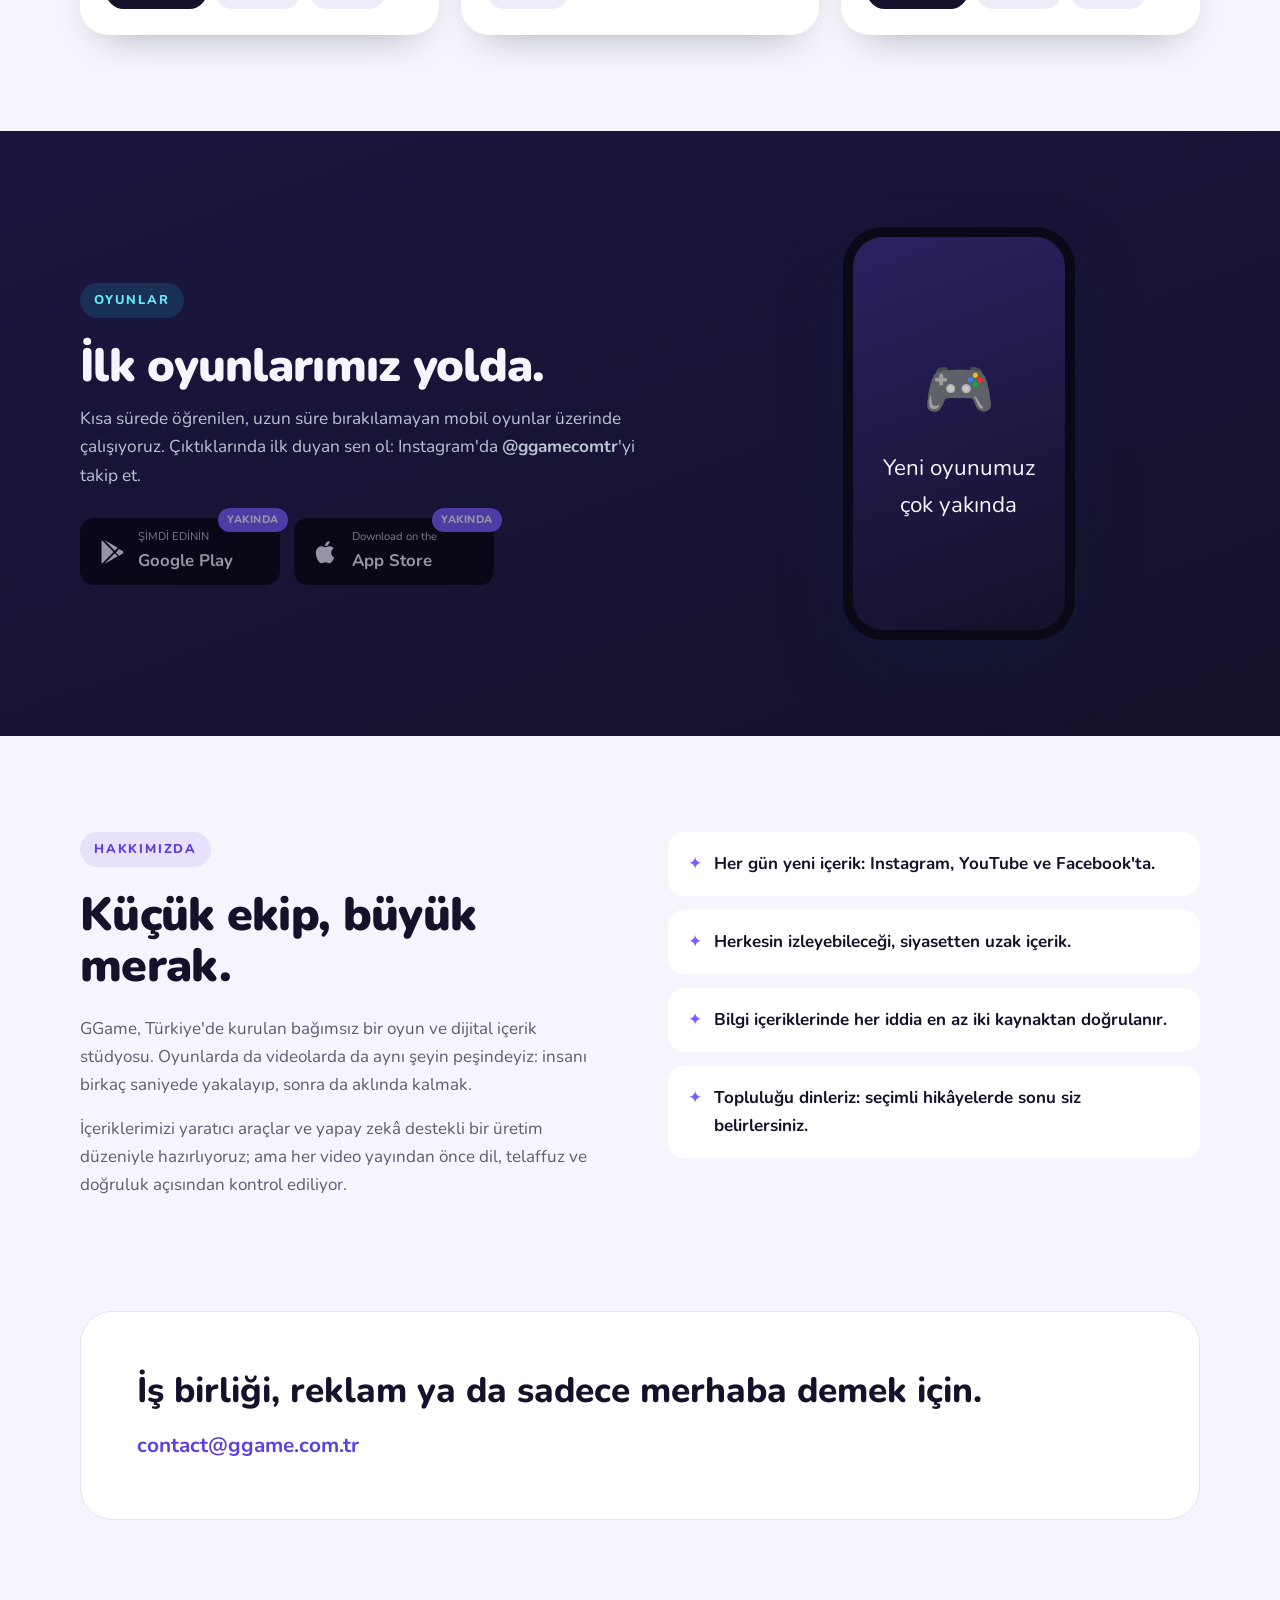
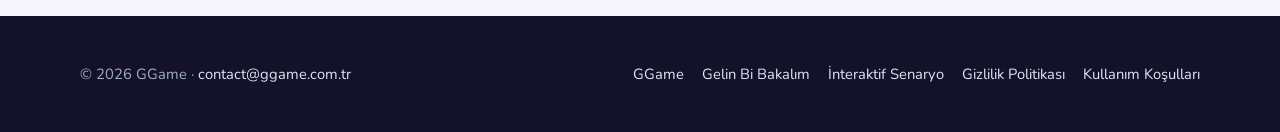
==== commit ec8adfed: "Ana site icin ayri tema, GGame basta" ====
--- a/index.html
+++ b/index.html
@@ -8,13 +8,13 @@
 <meta property="og:title" content="GGame">
 <meta property="og:description" content="Oyunlar ve hikâyeler üreten bağımsız stüdyo.">
 <meta property="og:url" content="https://ggame.com.tr/">
-<meta name="theme-color" content="#0b2341">
-<link rel="icon" href="img/favicon.png">
+<meta name="theme-color" content="#14112a">
+<link rel="icon" href="img/ggame_amblem_renkli.svg">
 <link rel="preconnect" href="https://fonts.googleapis.com"><link rel="preconnect" href="https://fonts.gstatic.com" crossorigin>
 <link href="https://fonts.googleapis.com/css2?family=Nunito:wght@400;700;800;900&display=swap" rel="stylesheet">
-<link rel="stylesheet" href="style.css">
+<link rel="stylesheet" href="style.css?v=6">
 </head>
-<body>
+<body class="home">
 
 <nav class="nav"><div class="wrap">
   <a class="brand" href="#"><img src="img/ggame_yatay_beyaz.svg" alt="GGame" style="width:auto;height:26px"></a>
@@ -31,7 +31,7 @@
       <a class="btn btn-ghost" href="#oyunlar">Oyunlarımız</a>
     </div>
   </div>
-  <div class="stack" aria-hidden="true"><div class="tile t1" style="background:#fff;place-items:start;padding:30px 28px"><img src="img/ggame_amblem_renkli.svg" alt="" style="width:58%"></div><div class="tile t3" style="background:#111"><img src="img/is_amblem.png" alt="" style="width:62%"></div><div class="tile t2" style="background:var(--navy-2);border:2px solid rgba(252,243,230,.15)"><img src="img/gbb_amblem_koyu.png" alt="" style="width:44%"></div></div>
+  <div class="stack" aria-hidden="true"><div class="tile t1" style="background:#fff;place-items:start;padding:30px 28px"><img src="img/ggame_amblem_renkli.svg" alt="" style="width:58%"></div><div class="tile t3" style="background:#111"><img src="img/is_amblem.png" alt="" style="width:62%"></div><div class="tile t2" style="background:#132f55;border:2px solid rgba(252,243,230,.15)"><img src="img/gbb_amblem_koyu.png" alt="" style="width:44%"></div></div>
 </div></header>
 
 <section id="markalar"><div class="wrap">
@@ -39,25 +39,24 @@
   <p>Instagram ve YouTube'da her gün yeni içerik. Her markanın kendi tarzı, kendi topluluğu var.</p></div>
   <div class="brands">
     <div class="brandcard reveal">
-      <a class="top" href="gelinbibakalim.html" style="background:var(--navy)"><img src="img/gbb_amblem_koyu.png" alt="Gelin Bi Bakalım"></a>
+      <a class="top" href="/ggame" style="background:#152535"><img src="img/ggame_amblem_koyu_zemin.svg" alt="GGame" style="height:120px"></a>
+      <div class="body"><h3>GGame</h3>
+        <p>Stüdyonun kendi kanalı: geliştirdiğimiz oyunlardan kareler, yapım aşaması, oyun dünyasından içerikler ve yakında çıkacak oyunlarımızın ilk görüntüleri.</p>
+        <div class="links"><a class="chip chip-main" href="/ggame">Sayfayı aç →</a><a class="chip" href="https://www.instagram.com/ggamecomtr" target="_blank" rel="noopener">Instagram</a><a class="chip" href="https://www.youtube.com/@ggamecomtr" target="_blank" rel="noopener">YouTube</a></div></div>
+    </div>
+    <div class="brandcard reveal">
+      <a class="top" href="/gelinbibakalim" style="background:#0b2341"><img src="img/gbb_amblem_koyu.png" alt="Gelin Bi Bakalım"></a>
       <div class="body"><h3>Gelin Bi Bakalım</h3>
         <p>Bir dakikalık öyküler ve kıssalar, günümüzden ters köşe hikâyeler, tarihin gizemleri, şaşırtıcı bilgiler ve herkesin yanıldığı bilmeceler.</p>
-        <div class="links"><a class="chip chip-main" href="gelinbibakalim.html">Sayfayı aç →</a><a class="chip" href="https://www.instagram.com/gelinbibakalim" target="_blank" rel="noopener">Instagram</a><a class="chip" href="https://www.youtube.com/@gelinbibakalim" target="_blank" rel="noopener">YouTube</a><a class="chip" href="https://www.facebook.com/1493703783821845" target="_blank" rel="noopener">Facebook</a></div></div>
+        <div class="links"><a class="chip chip-main" href="/gelinbibakalim">Sayfayı aç →</a><a class="chip" href="https://www.instagram.com/gelinbibakalim" target="_blank" rel="noopener">Instagram</a><a class="chip" href="https://www.youtube.com/@gelinbibakalim" target="_blank" rel="noopener">YouTube</a><a class="chip" href="https://www.facebook.com/1493703783821845" target="_blank" rel="noopener">Facebook</a></div></div>
     </div>
     <div class="brandcard reveal">
-      <a class="top" href="ggame.html" style="background:#152535"><img src="img/ggame_amblem_koyu_zemin.svg" alt="GGame" style="height:120px"></a>
-      <div class="body"><h3>GGame</h3>
-        <p>Stüdyonun kendi kanalı: geliştirdiğimiz oyunlardan kareler, yapım aşaması, oyun dünyasından içerikler ve yakında çıkacak oyunlarımızın ilk görüntüleri.</p>
-        <div class="links"><a class="chip chip-main" href="ggame.html">Sayfayı aç →</a><a class="chip" href="https://www.instagram.com/ggamecomtr" target="_blank" rel="noopener">Instagram</a><a class="chip" href="https://www.youtube.com/@ggamecomtr" target="_blank" rel="noopener">YouTube</a></div></div>
-    </div>
-    <div class="brandcard reveal">
-      <a class="top" href="interaktifsenaryo.html" style="background:radial-gradient(circle at 50% 40%,#2a2a2e,#0a0a0b)"><img src="img/is_amblem.png" alt="İnteraktif Senaryo" style="height:96px"></a>
+      <a class="top" href="/interaktifsenaryo" style="background:radial-gradient(circle at 50% 40%,#2a2a2e,#0a0a0b)"><img src="img/is_amblem.png" alt="İnteraktif Senaryo" style="height:96px"></a>
       <div class="body"><h3>İnteraktif Senaryo</h3>
         <p>İnteraktif, çoktan seçmeli hikâyeler. Hikâyenin içindesin, olayın tam ortasındasın; ne olacağına yorumlarla sen karar verirsin.</p>
-        <div class="links"><a class="chip chip-main" href="interaktifsenaryo.html">Sayfayı aç →</a><a class="chip" href="https://www.instagram.com/interaktifsenaryo" target="_blank" rel="noopener">Instagram</a><a class="chip" href="https://www.youtube.com/@interaktifsenaryo" target="_blank" rel="noopener">YouTube</a></div></div>
+        <div class="links"><a class="chip chip-main" href="/interaktifsenaryo">Sayfayı aç →</a><a class="chip" href="https://www.instagram.com/interaktifsenaryo" target="_blank" rel="noopener">Instagram</a><a class="chip" href="https://www.youtube.com/@interaktifsenaryo" target="_blank" rel="noopener">YouTube</a></div></div>
     </div>
   </div>
-</div>
 </div></section>
 
 <section id="oyunlar" class="band"><div class="wrap games">
@@ -94,7 +93,7 @@
 
 <footer><div class="wrap">
   <div>© 2026 GGame · <a href="mailto:contact@ggame.com.tr" style="margin:0">contact@ggame.com.tr</a></div>
-  <div><a href="ggame.html">GGame</a><a href="gelinbibakalim.html">Gelin Bi Bakalım</a><a href="interaktifsenaryo.html">İnteraktif Senaryo</a><a href="gizlilik.html">Gizlilik Politikası</a><a href="kosullar.html">Kullanım Koşulları</a></div>
+  <div><a href="/ggame">GGame</a><a href="/gelinbibakalim">Gelin Bi Bakalım</a><a href="/interaktifsenaryo">İnteraktif Senaryo</a><a href="/gizlilik">Gizlilik Politikası</a><a href="/kosullar">Kullanım Koşulları</a></div>
 </div></footer>
 
 <script>
--- a/style.css
+++ b/style.css
@@ -156,3 +156,26 @@
 .brandcard .top{text-decoration:none}
 .chip-main{background:var(--navy);color:var(--cream)}
 .chip-main:hover{background:var(--navy-2)}
+
+/* ===== ANA SITE TEMASI (body.home) ===== */
+body.home{--navy:#14112a;--navy-2:#211c42;--cream:#f6f4fc;--cream-2:#ebe6f8;--orange:#7c5cff;--orange-2:#9d85ff;--ink:#17142b;--muted:#5f5b74;background:var(--cream)}
+.home .nav{background:rgba(20,17,42,.92)}
+.home .hero{background:radial-gradient(1200px 600px at 85% 110%,rgba(34,211,238,.18),transparent 60%),linear-gradient(160deg,#1b1640,#14112a 60%)}
+.home .hero::after{background:radial-gradient(circle,rgba(124,92,255,.35),transparent 65%)}
+.home .hero h1 em{background:linear-gradient(90deg,#9d85ff,#22d3ee);-webkit-background-clip:text;background-clip:text;color:transparent}
+.home .eyebrow{background:rgba(124,92,255,.16);color:#b6a6ff}
+.home .sec-head .eyebrow{background:rgba(124,92,255,.12);color:#5b3fe0}
+.home .btn-primary{background:linear-gradient(90deg,#7c5cff,#22b8d6);color:#fff}
+.home .btn-primary:hover{filter:brightness(1.1)}
+.home .band{background:linear-gradient(160deg,#1b1640,#14112a)}
+.home .band .sec-head .eyebrow{background:rgba(34,211,238,.14);color:#67e8f9}
+.home .store .tag{background:#7c5cff}
+.home .quote{background:#fff;border:1px solid #e6e1f5}
+.home .quote cite a{color:#5b3fe0!important}
+.home .about li span{color:#7c5cff}
+.home .chip{background:#efecfa;color:#14112a}
+.home .chip:hover{background:#e3ddf7}
+.home .chip-main{background:#14112a;color:#fff}
+.home .legal a{color:#5b3fe0}
+.home footer{background:#14112a}
+.home .games .mock{background:linear-gradient(160deg,#2a2160,#14112a);border-color:#0b0918}
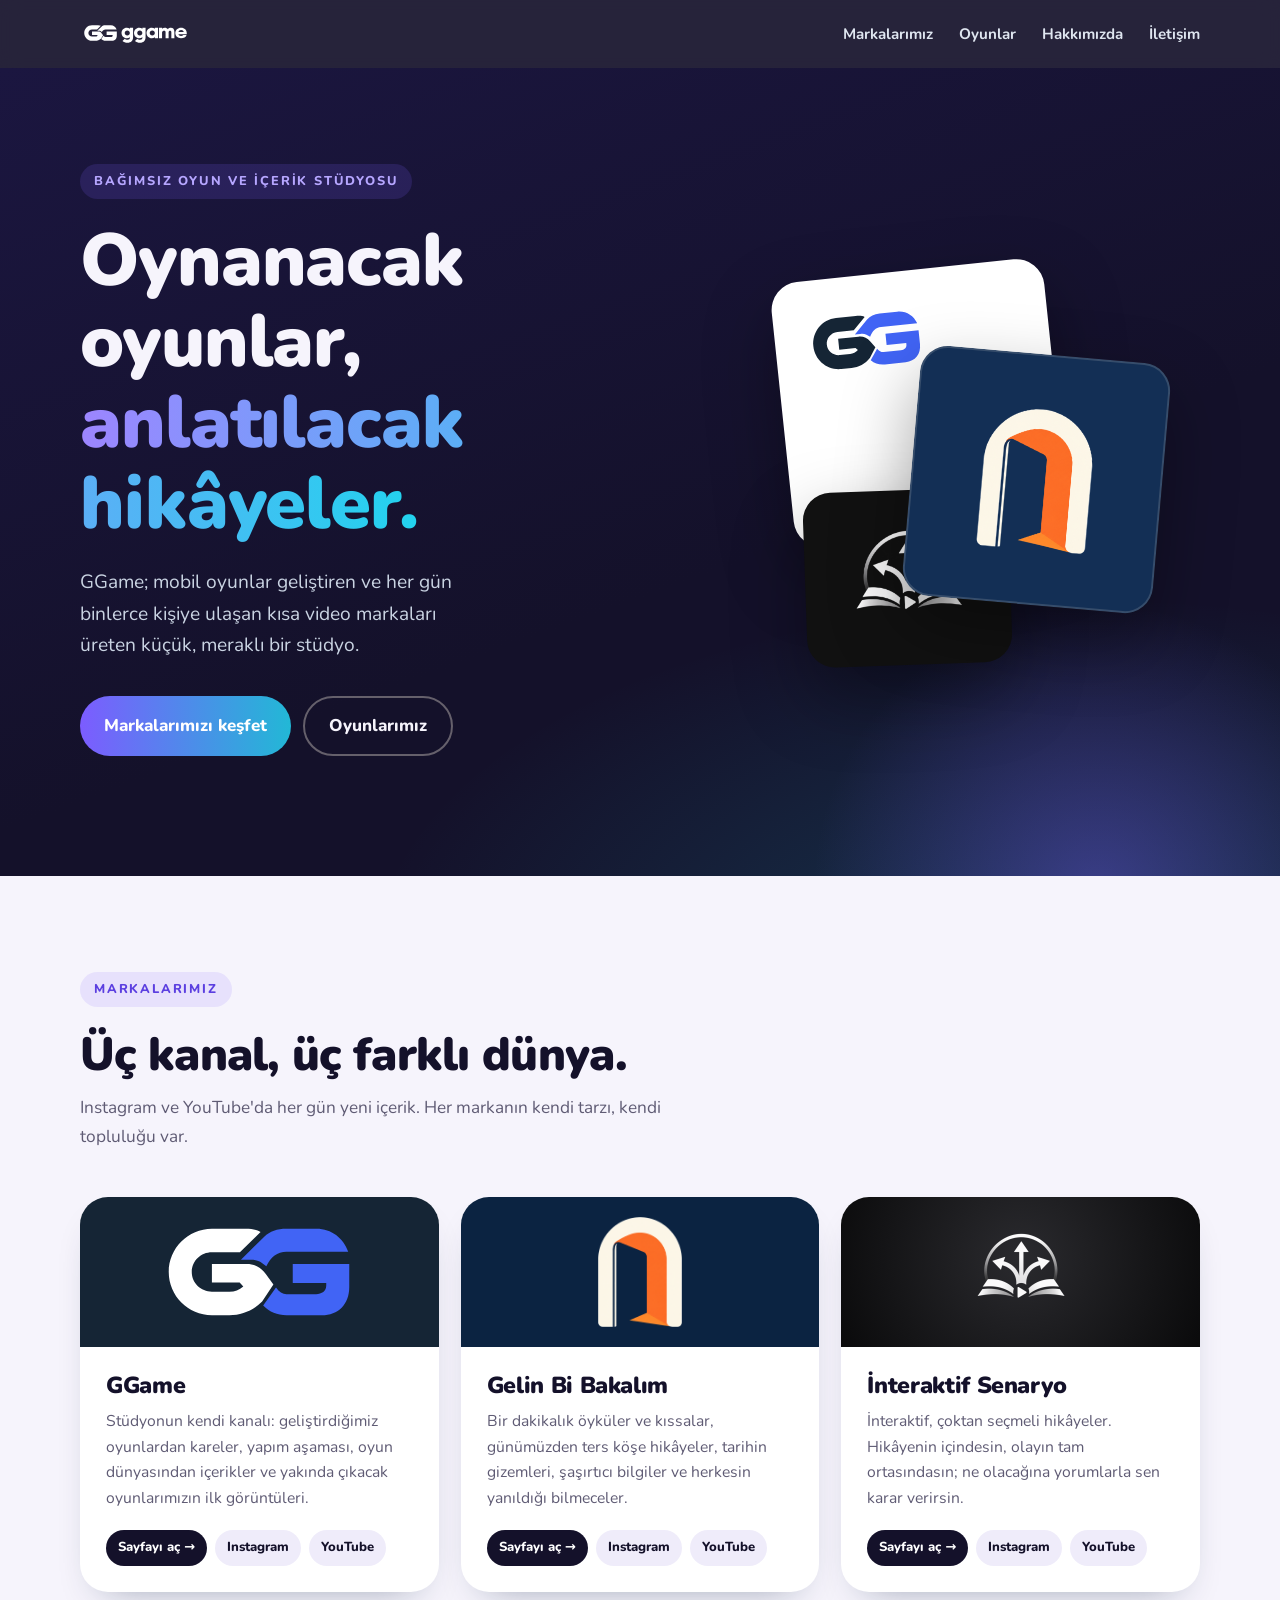
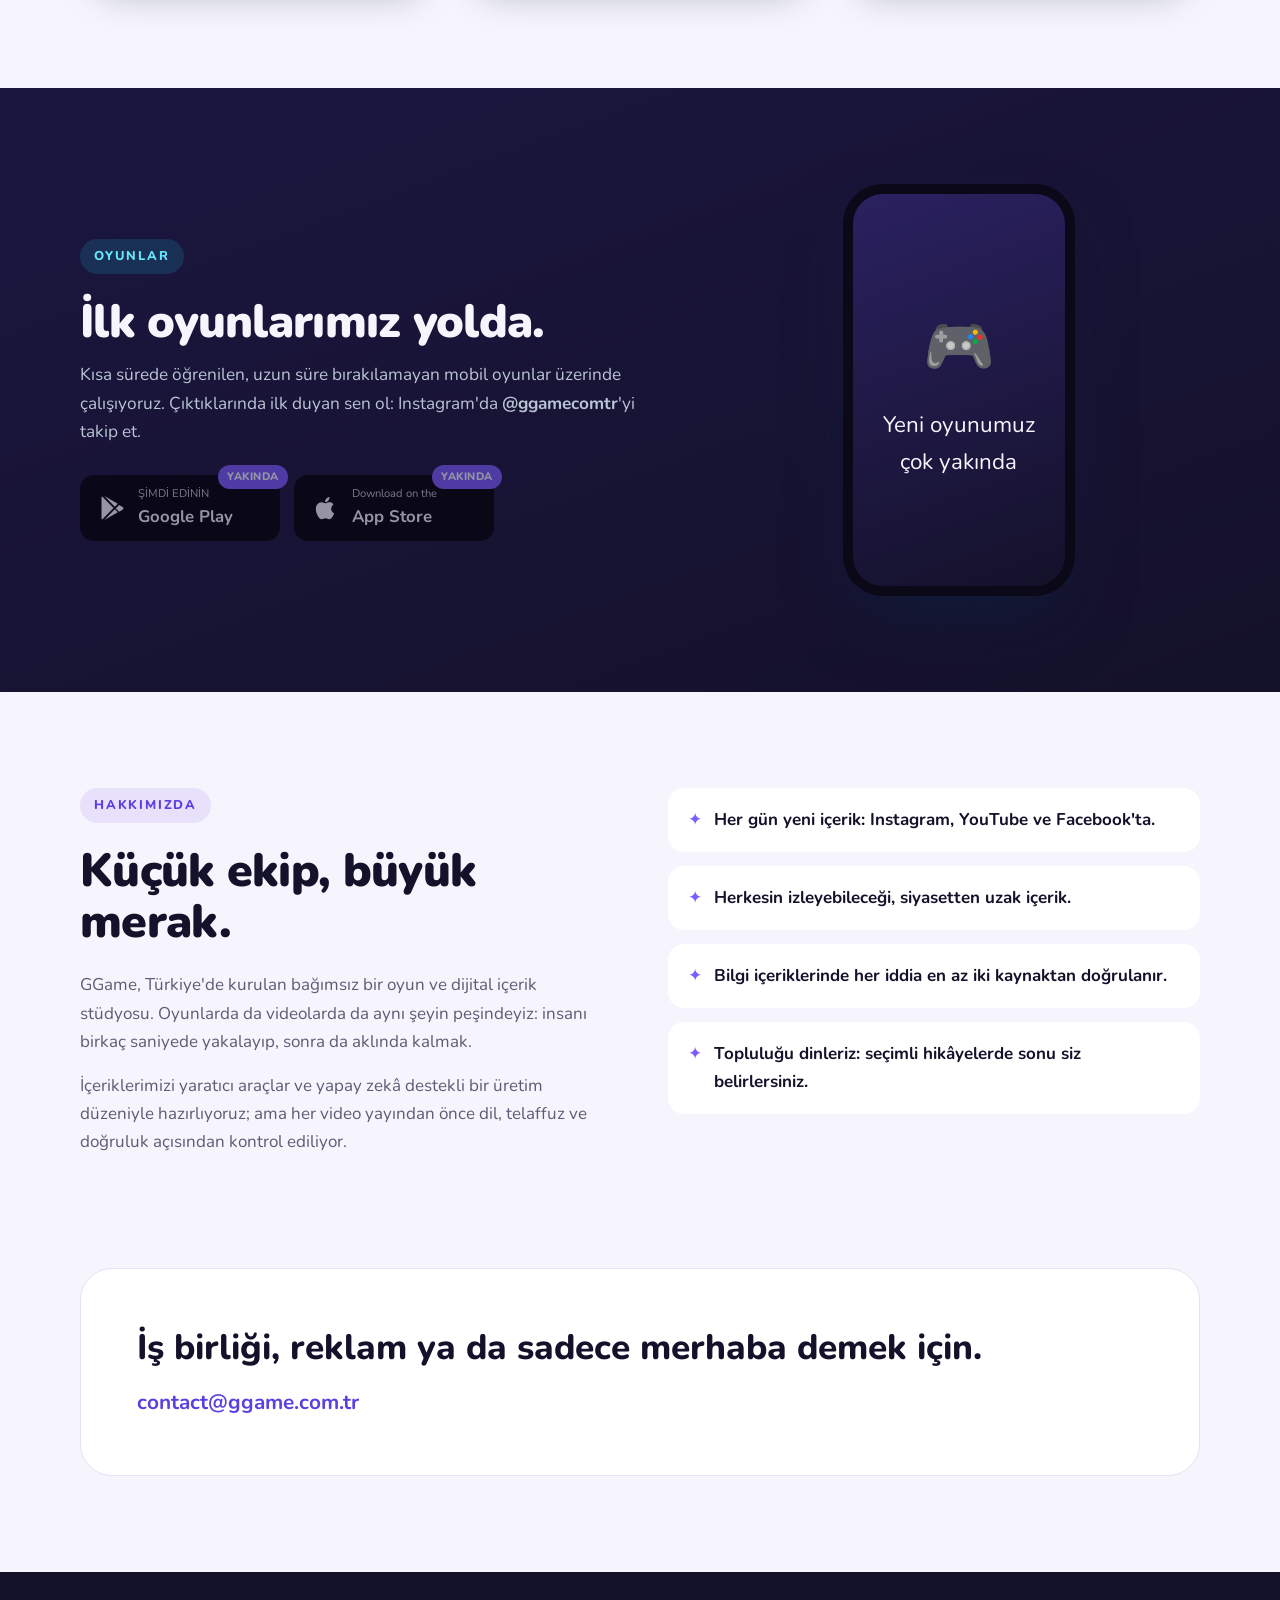
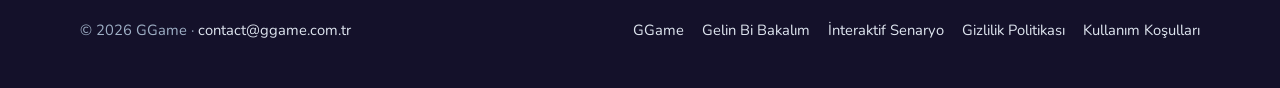
==== commit df7bbb4d: "GBB: Facebook baglantisi kaldirildi" ====
--- a/index.html
+++ b/index.html
@@ -48,7 +48,7 @@
       <a class="top" href="/gelinbibakalim" style="background:#0b2341"><img src="img/gbb_amblem_koyu.png" alt="Gelin Bi Bakalım"></a>
       <div class="body"><h3>Gelin Bi Bakalım</h3>
         <p>Bir dakikalık öyküler ve kıssalar, günümüzden ters köşe hikâyeler, tarihin gizemleri, şaşırtıcı bilgiler ve herkesin yanıldığı bilmeceler.</p>
-        <div class="links"><a class="chip chip-main" href="/gelinbibakalim">Sayfayı aç →</a><a class="chip" href="https://www.instagram.com/gelinbibakalim" target="_blank" rel="noopener">Instagram</a><a class="chip" href="https://www.youtube.com/@gelinbibakalim" target="_blank" rel="noopener">YouTube</a><a class="chip" href="https://www.facebook.com/1493703783821845" target="_blank" rel="noopener">Facebook</a></div></div>
+        <div class="links"><a class="chip chip-main" href="/gelinbibakalim">Sayfayı aç →</a><a class="chip" href="https://www.instagram.com/gelinbibakalim" target="_blank" rel="noopener">Instagram</a><a class="chip" href="https://www.youtube.com/@gelinbibakalim" target="_blank" rel="noopener">YouTube</a></div></div>
     </div>
     <div class="brandcard reveal">
       <a class="top" href="/interaktifsenaryo" style="background:radial-gradient(circle at 50% 40%,#2a2a2e,#0a0a0b)"><img src="img/is_amblem.png" alt="İnteraktif Senaryo" style="height:96px"></a>
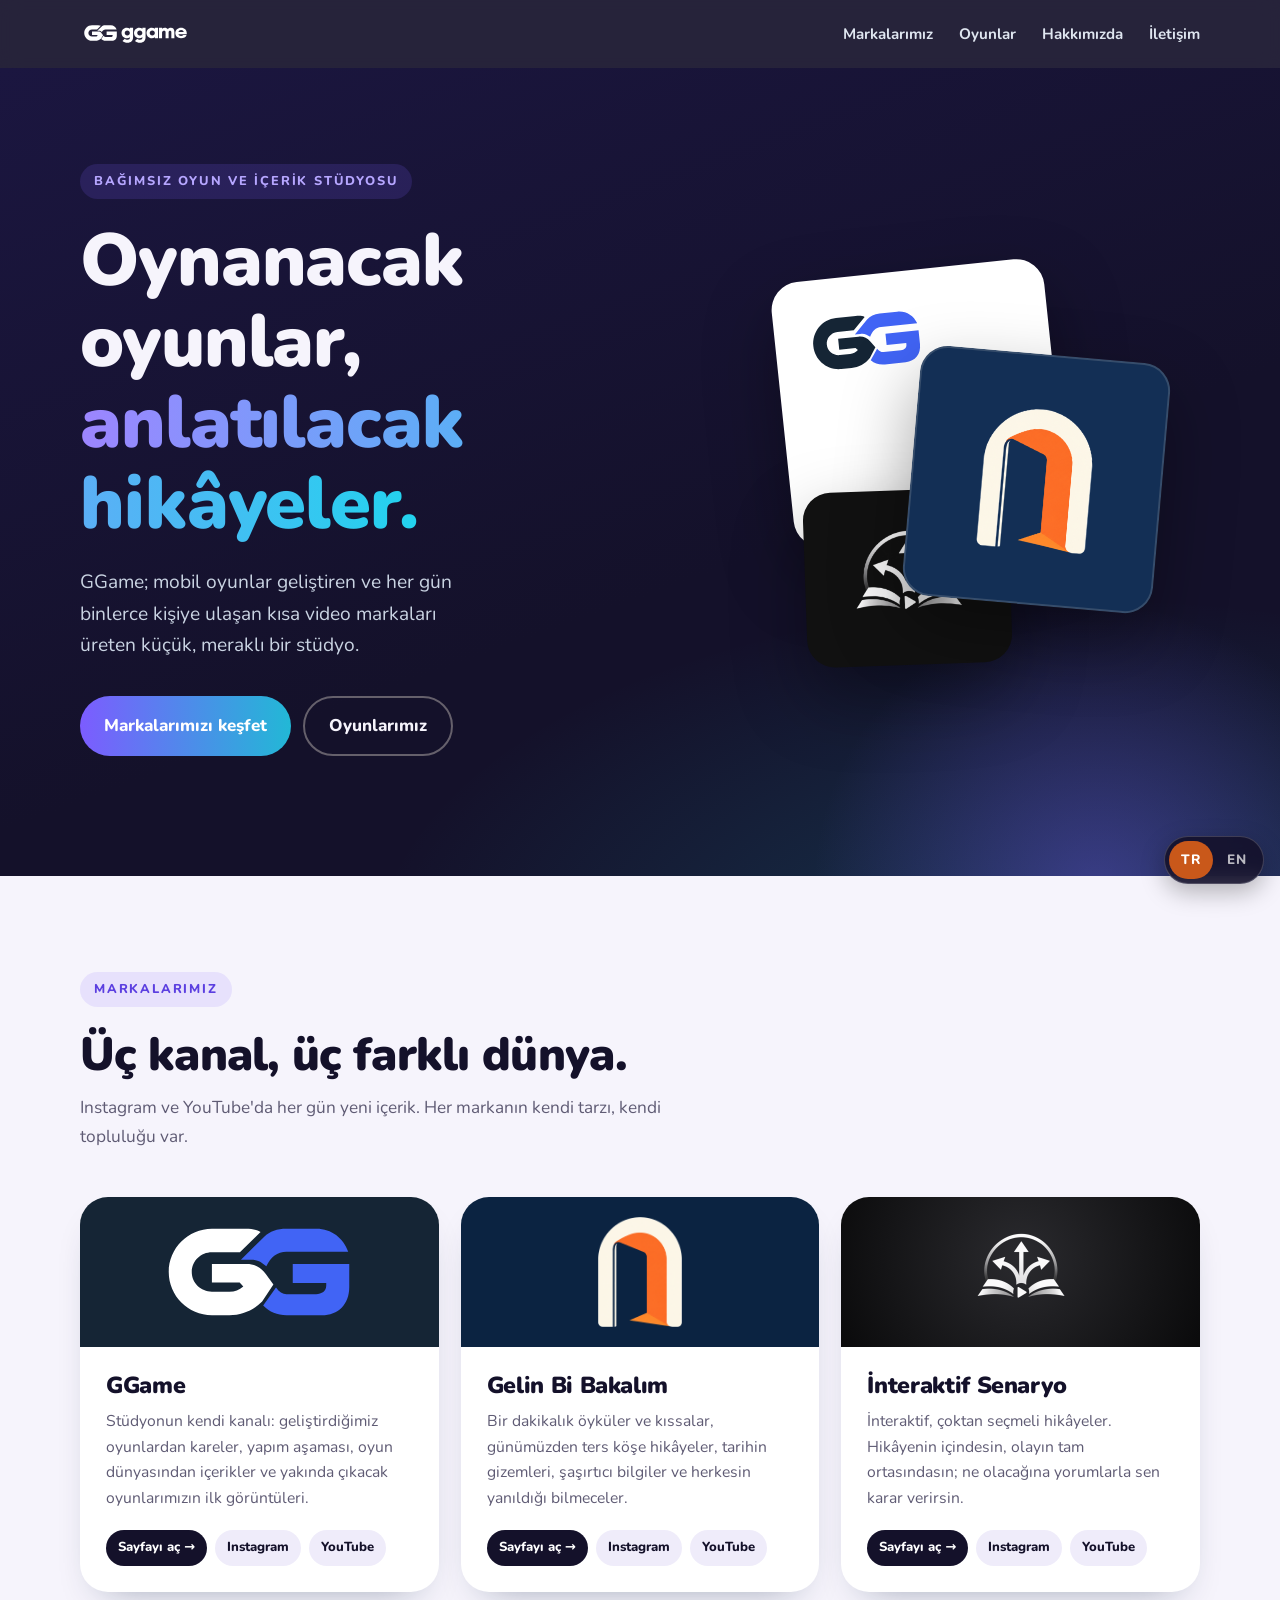
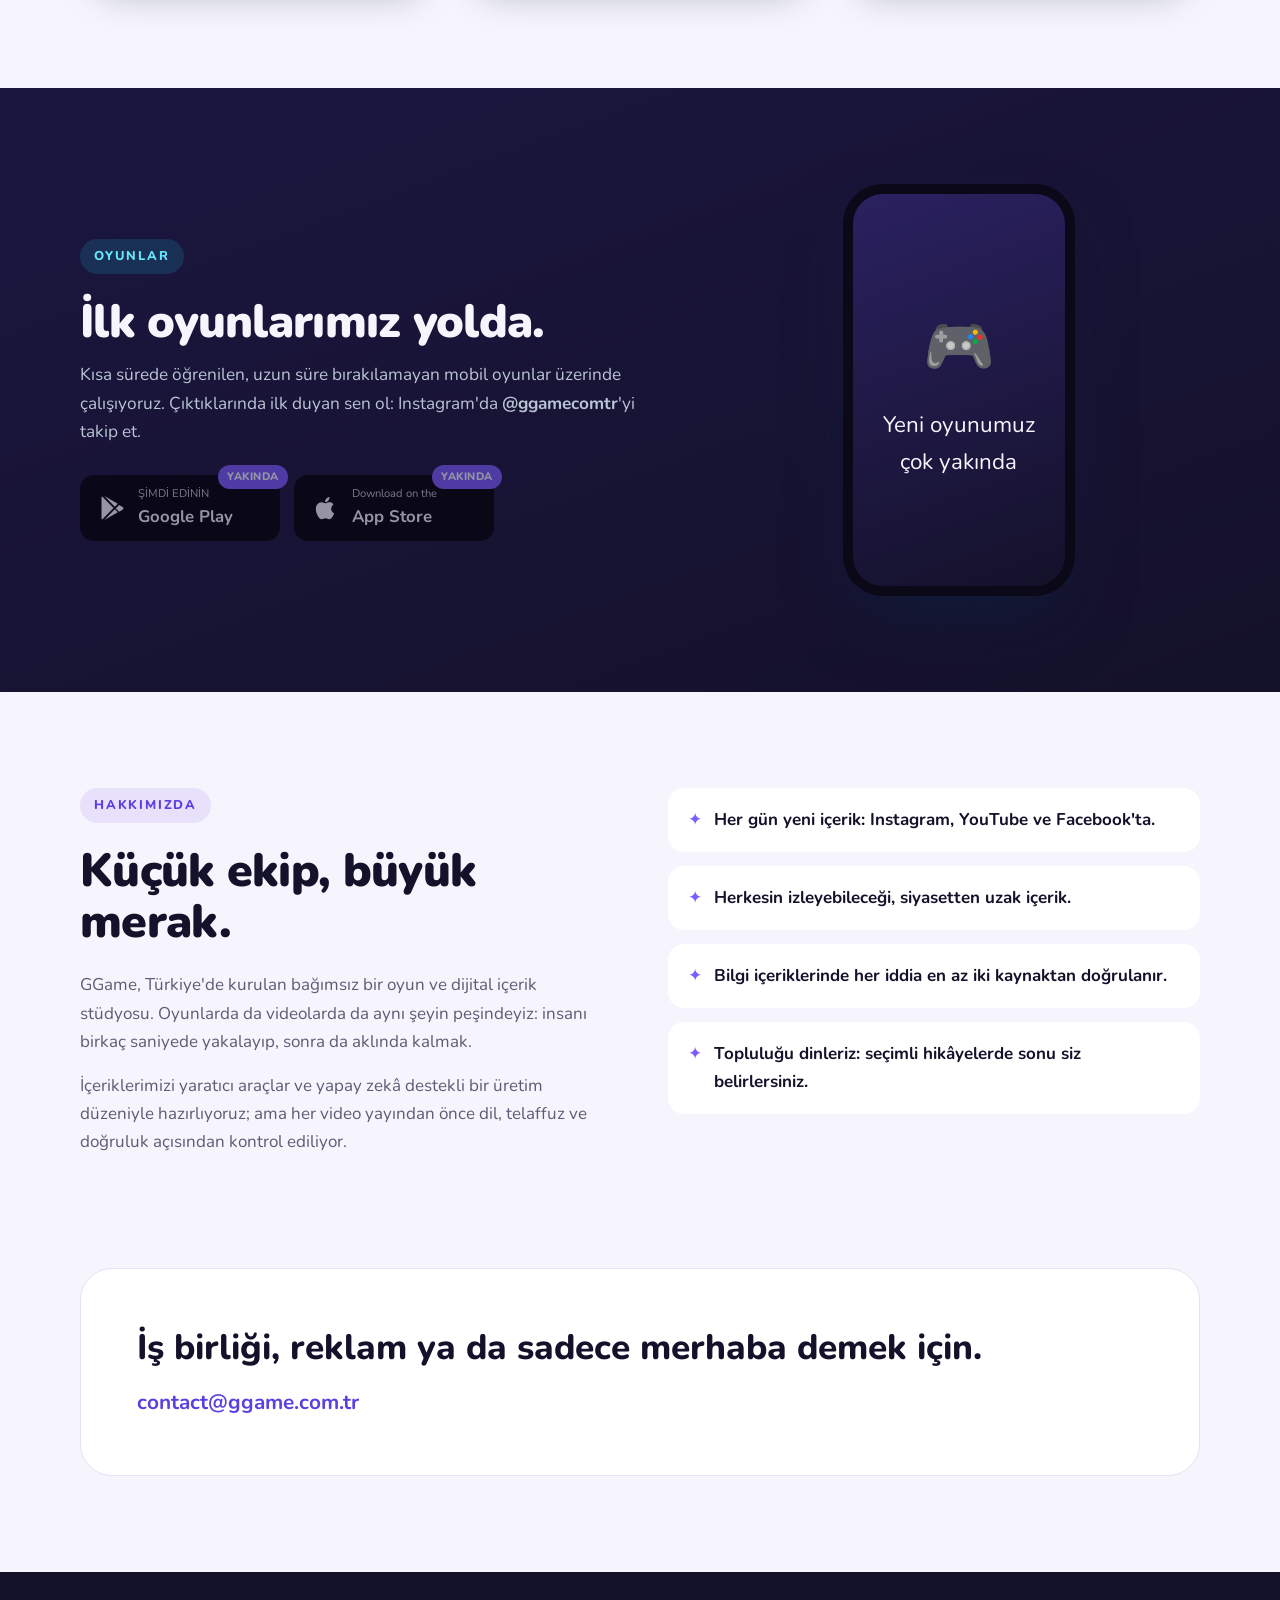
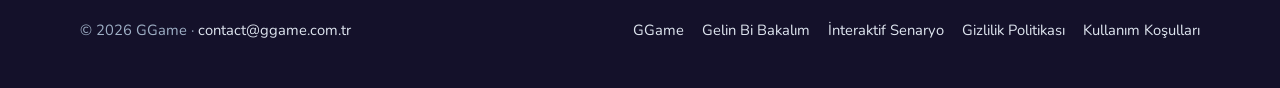
==== commit 03c80050: "Ingilizce surum (/en/) ve her sayfada sag altta TR/EN dil secici Co-Authored-By: Claude Opus 5.5 <no" ====
--- a/index.html
+++ b/index.html
@@ -12,7 +12,8 @@
 <link rel="icon" href="img/ggame_amblem_renkli.svg">
 <link rel="preconnect" href="https://fonts.googleapis.com"><link rel="preconnect" href="https://fonts.gstatic.com" crossorigin>
 <link href="https://fonts.googleapis.com/css2?family=Nunito:wght@400;700;800;900&display=swap" rel="stylesheet">
-<link rel="stylesheet" href="style.css?v=6">
+<link rel="stylesheet" href="style.css?v=7">
+<link rel="alternate" hreflang="tr" href="https://ggame.com.tr/"><link rel="alternate" hreflang="en" href="https://ggame.com.tr/en/">
 </head>
 <body class="home">
 
@@ -100,5 +101,6 @@
 const io=new IntersectionObserver(es=>es.forEach(e=>{if(e.isIntersecting){e.target.classList.add('in');io.unobserve(e.target)}}),{threshold:.12});
 document.querySelectorAll('.reveal').forEach(el=>io.observe(el));
 </script>
+<div class="langsw" role="navigation" aria-label="Dil / Language"><a href="/" hreflang="tr" lang="tr" class="on" aria-current="true">TR</a><a href="/en/" hreflang="en" lang="en">EN</a></div>
 </body>
 </html>
--- a/style.css
+++ b/style.css
@@ -179,3 +179,10 @@
 .home .legal a{color:#5b3fe0}
 .home footer{background:#14112a}
 .home .games .mock{background:linear-gradient(160deg,#2a2160,#14112a);border-color:#0b0918}
+
+/* dil secici (her sayfada sag alt kose) */
+.langsw{position:fixed;right:16px;bottom:16px;z-index:999;display:flex;gap:2px;padding:4px;border-radius:99px;background:rgba(20,17,42,.88);border:1px solid rgba(255,255,255,.18);box-shadow:0 8px 24px rgba(0,0,0,.28);-webkit-backdrop-filter:blur(8px);backdrop-filter:blur(8px);font-family:"Nunito",system-ui,sans-serif}
+.langsw a{display:block;min-width:44px;padding:8px 12px;border-radius:99px;text-align:center;color:#fff;text-decoration:none;font-weight:800;font-size:.85rem;letter-spacing:.06em;opacity:.7;transition:background .2s,opacity .2s}
+.langsw a:hover{opacity:1;background:rgba(255,255,255,.12)}
+.langsw a.on{opacity:1;background:#c9581a}
+@media print{.langsw{display:none}}
